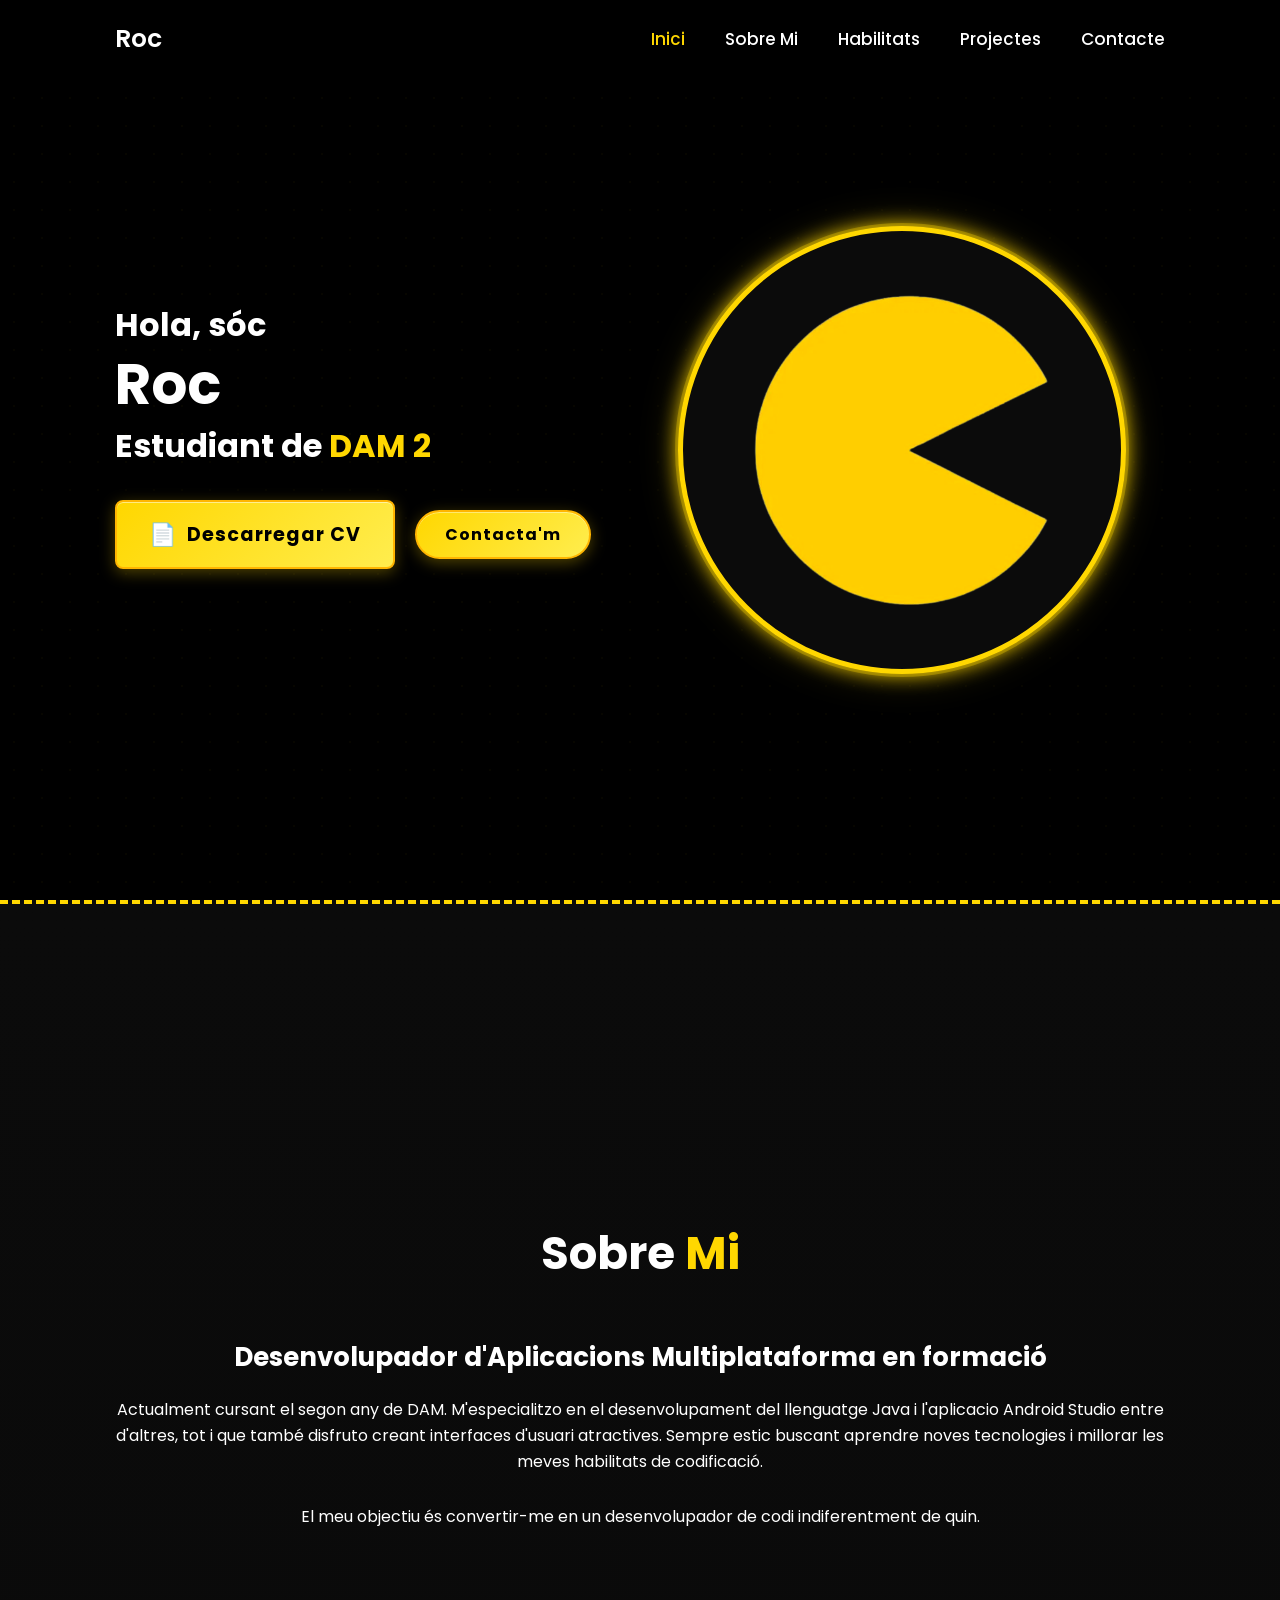
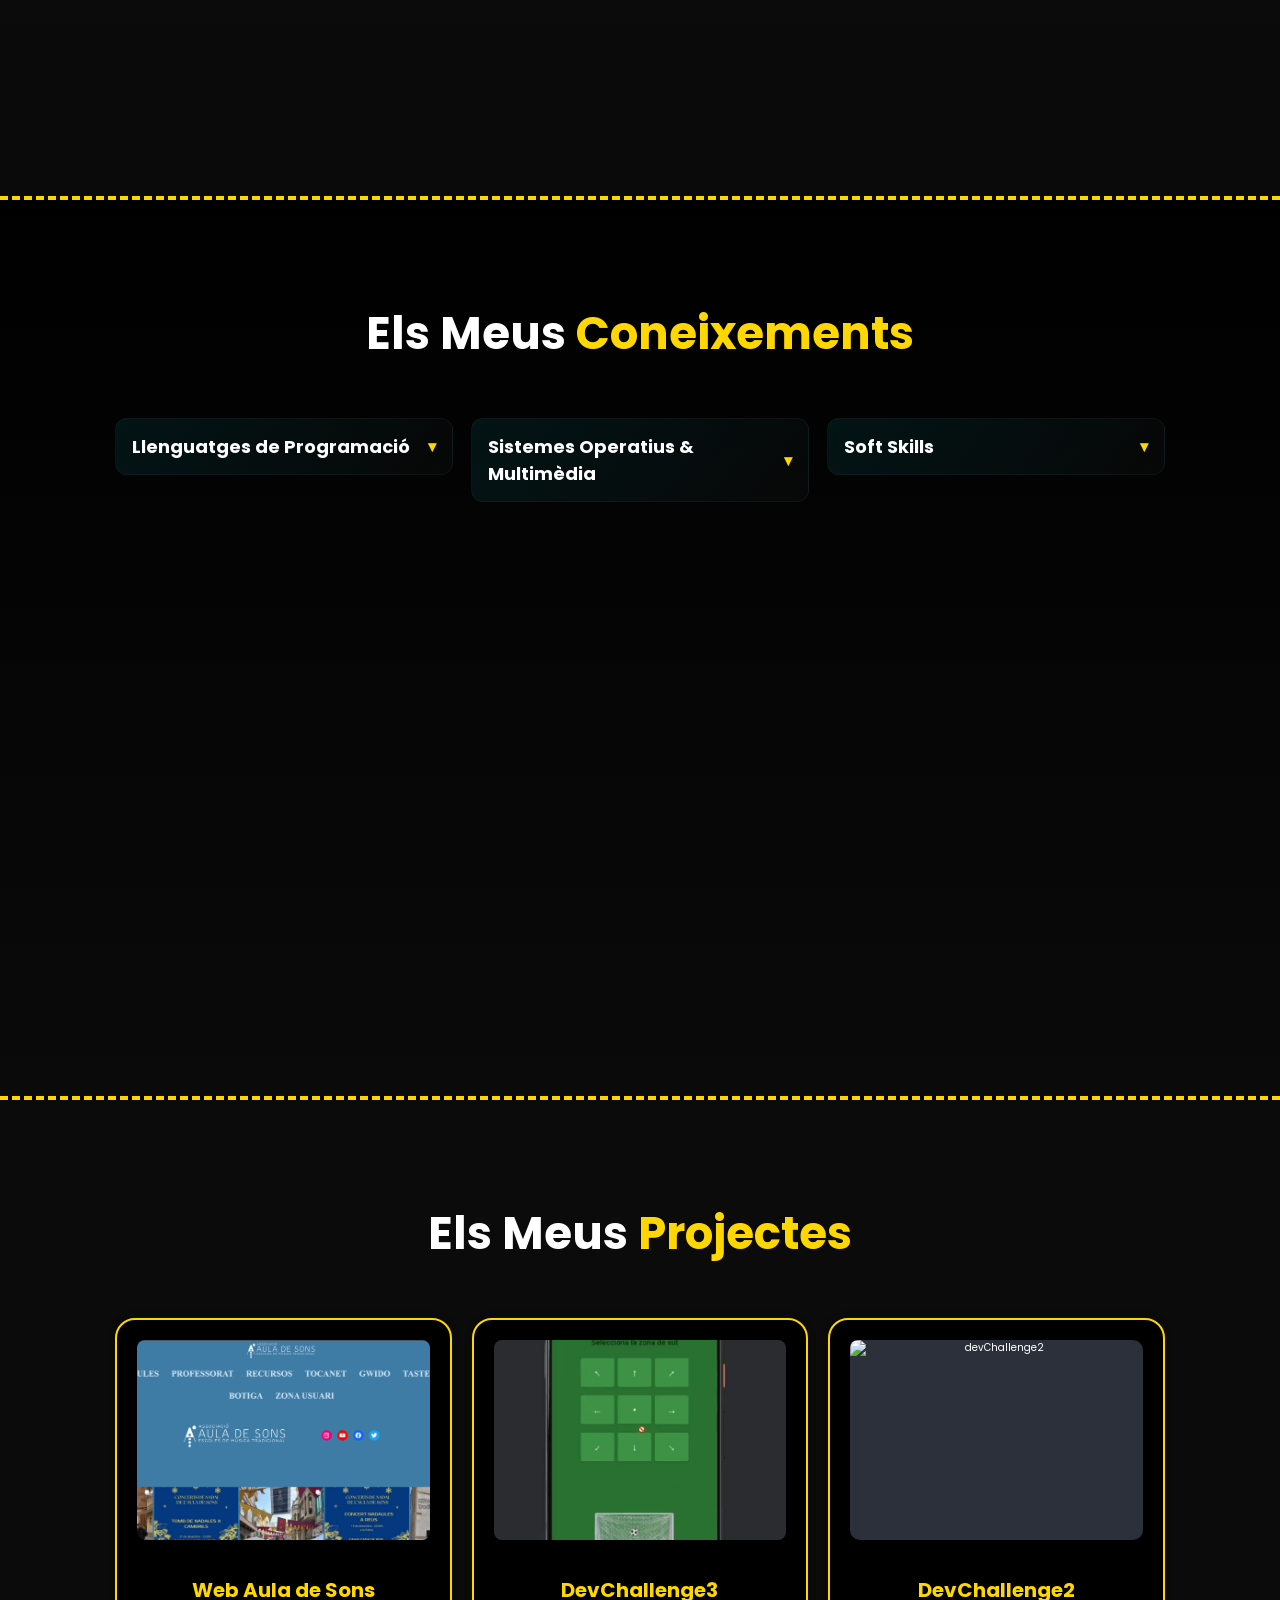
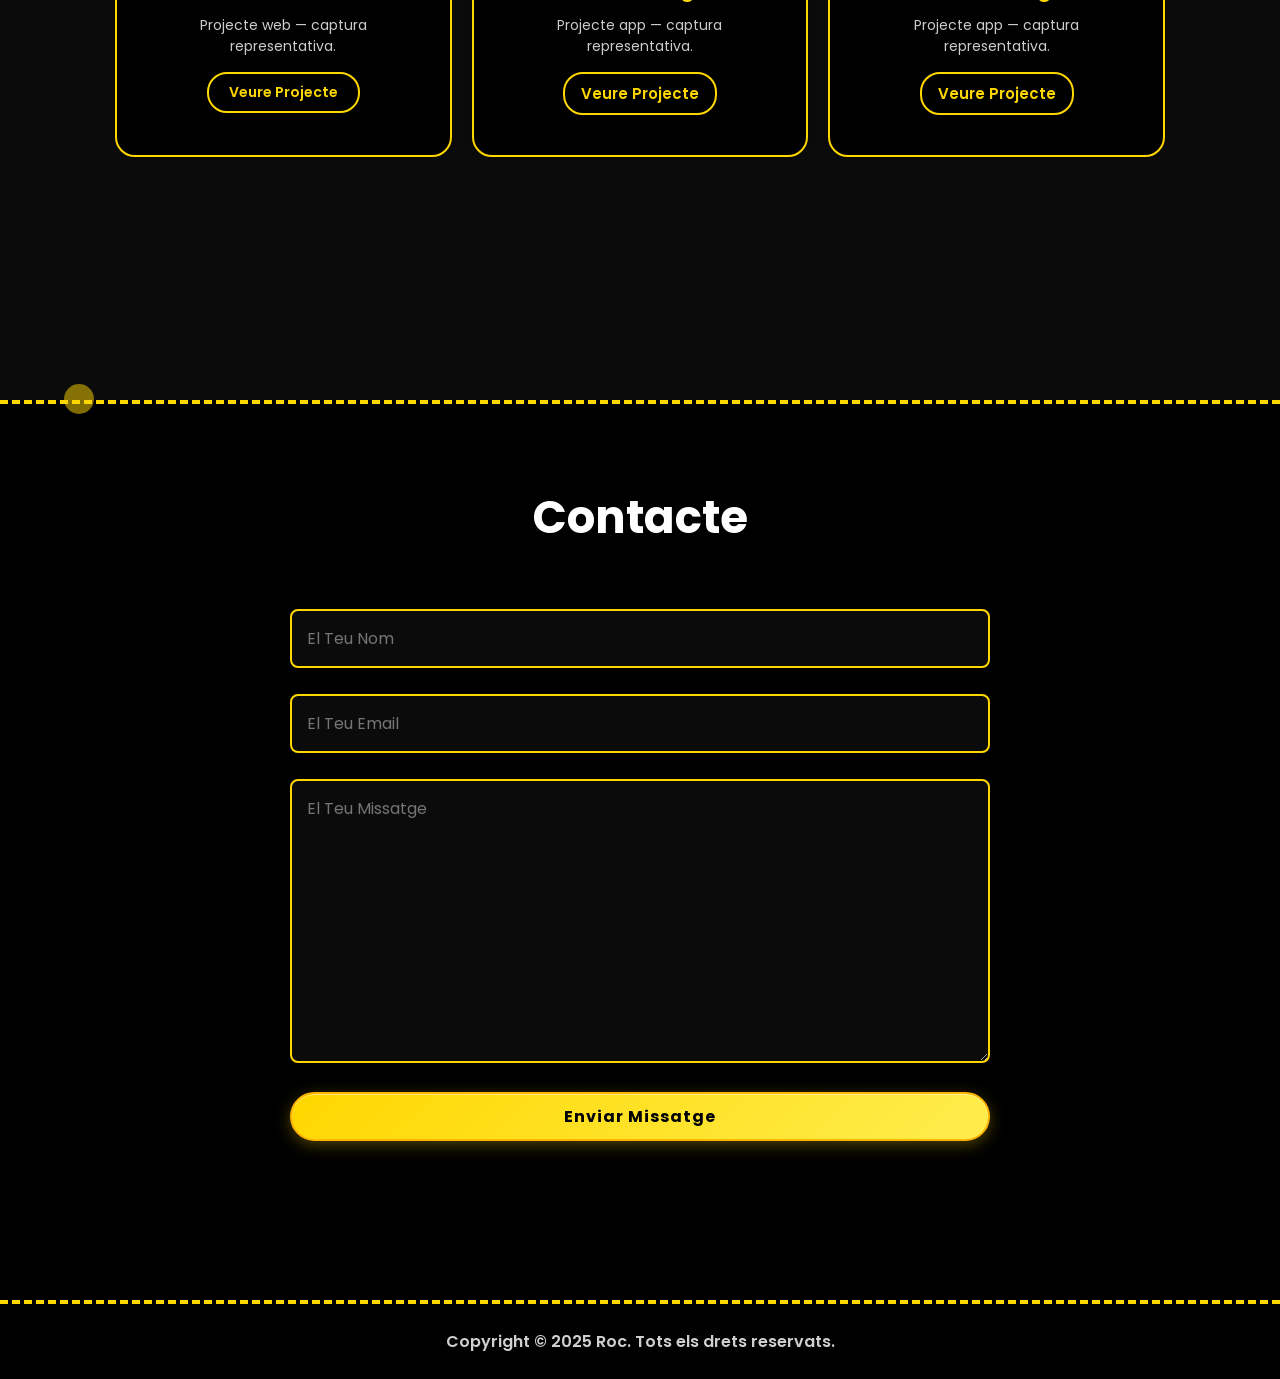
==== index.html @ bd2eb2af "Initial commit - Portafoli Roc" ====
<!DOCTYPE html>
<html lang="ca">
<head>
    <meta charset="UTF-8">
    <meta name="viewport" content="width=device-width, initial-scale=1.0">
    <title>Portafoli | Estudiant DAM 2</title>
    <link rel="stylesheet" href="styles.css">
    <link rel="stylesheet" href="https://cdnjs.cloudflare.com/ajax/libs/font-awesome/6.0.0/css/all.min.css">
    <link href="https://fonts.googleapis.com/css2?family=Poppins:wght@300;400;600;700&display=swap" rel="stylesheet">
</head>
<body>
    <header id="header">
        <nav class="navbar">
            <div class="logo">Roc</div>
            <ul class="nav-links">
                <li><a href="#home">Inici</a></li>
                <li><a href="#about">Sobre Mi</a></li>
                <li><a href="#skills">Habilitats</a></li>
                <li><a href="#projects">Projectes</a></li>
                <li><a href="#contact">Contacte</a></li>
            </ul>
            <div class="hamburger">
                <div class="line"></div>
                <div class="line"></div>
                <div class="line"></div>
            </div>
        </nav>
    </header>

    <section id="home" class="hero">
        <div class="hero-content">
            <h3>Hola, sóc</h3>
            <h1>Roc</h1>
            <h3>Estudiant de <span class="highlight">DAM 2</span></h3>
            <div class="hero-buttons">
                <a class="btn btn-cv-download" href="Currículum_Benach_Ricart_Roc%20(1).pdf" download>
                    <span class="cv-icon">📄</span> Descarregar CV
                </a>
                <a href="#contact" class="btn">Contacta'm</a>
            </div>
        </div>
        <div class="hero-img">
            <!-- Puedes reemplazar esto con tu foto -->
            <div class="img-placeholder">
                <img src="pacman.png" alt="Pac-Man" class="pcman-img">
            </div>
        </div>
    </section>

    <section id="about" class="about">
        <div class="container">
            <h2 class="section-title">Sobre <span>Mi</span></h2>
            <div class="about-content">
                <div class="about-text">
                    <h3>Desenvolupador d'Aplicacions Multiplataforma en formació</h3>
                    <p>Actualment cursant el segon any de DAM. M'especialitzo en el desenvolupament del llenguatge Java i l'aplicacio Android Studio entre d'altres, tot i que també disfruto creant interfaces d'usuari atractives. Sempre estic buscant aprendre noves tecnologies i millorar les meves habilitats de codificació.</p>
                    <p>El meu objectiu és convertir-me en un desenvolupador de codi indiferentment de quin.</p>
                </div>
            </div>
        </div>
    </section>

    <section id="skills" class="skills">
        <div class="container">
            <h2 class="section-title">Els Meus <span>Coneixements</span></h2>
            <div class="skills-container skill-buttons">
                <div class="skill-block">
                    <button class="skill-btn" aria-expanded="false" aria-controls="panel-1">Llenguatges de Programació <span class="arrow">▾</span></button>
                    <div id="panel-1" class="skill-panel" hidden>
                        <ul>
                            <li>Java</li>
                            <li>Python</li>
                            <li>HTML &amp; CSS</li>
                            <li>XML</li>
                            <li>SQL</li>
                            <li>PHP</li>
                            <li>Laravel</li>
                            <li>Visual Basic.NET</li>
                            <li>Git i GitHub</li>
                        </ul>
                    </div>
                </div>

                <div class="skill-block">
                    <button class="skill-btn" aria-expanded="false" aria-controls="panel-2">Sistemes Operatius &amp; Multimèdia <span class="arrow">▾</span></button>
                    <div id="panel-2" class="skill-panel" hidden>
                        <ul>
                            <li>Administració de Windows</li>
                            <li>Administració de GNU/Linux</li>
                            <li>Administració de MacOS</li>
                        </ul>
                        <p>Multimèdia: edició bàsica d'àudio i vídeo, manig d'eines multimèdia.</p>
                    </div>
                </div>

                <div class="skill-block">
                    <button class="skill-btn" aria-expanded="false" aria-controls="panel-3">Soft Skills <span class="arrow">▾</span></button>
                    <div id="panel-3" class="skill-panel" hidden>
                        <ul>
                            <li>Treball en equip</li>
                            <li>Adaptabilitat</li>
                            <li>Empatia</li>
                            <li>Creativitat</li>
                            <li>Tolerància</li>
                            <li>Compromís</li>
                            <li>Responsable</li>
                            <li>Puntual</li>
                            <li>Actiu</li>
                        </ul>
                    </div>
                </div>
            </div>
        </div>
    </section>

    <section id="projects" class="projects">
        <div class="container">
            <h2 class="section-title">Els Meus <span>Projectes</span></h2>
            <div class="projects-container">
                <div class="project-card">
                    <div class="project-img">
                        <img src="webAuladesons.png" alt="webAuladesons">
                    </div>
                    <div class="project-info">
                        <h3>Web Aula de Sons</h3>
                        <p>Projecte web — captura representativa.</p>
                        <a href="https://nova.auladesons.cat" target="_blank" rel="noopener" class="btn-small">Veure Projecte</a>
                    </div>
                </div>
                <div class="project-card">
                    <div class="project-img">
                        <img src="projectePenaltis.png" alt="devChallenge3">
                    </div>
                    <div class="project-info">
                        <h3>DevChallenge3</h3>
                        <p>Projecte app — captura representativa.</p>
                        <button class="btn-small btn-modal" data-modal="modal-devchallenge3">Veure Projecte</button>
                    </div>
                </div>
                <div class="project-card">
                    <div class="project-img">
                        <img src="devChallenge2.png" alt="devChallenge2">
                    </div>
                    <div class="project-info">
                        <h3>DevChallenge2</h3>
                        <p>Projecte app — captura representativa.</p>
                        <button class="btn-small btn-modal" data-modal="modal-devchallenge2">Veure Projecte</button>
                    </div>
                </div>
            </div>
        </div>
    </section>

    <section id="contact" class="contact">
        <div class="container">
            <h2 class="section-title">Contacte</h2>
            <form class="contact-form" action="mailto:roc.benach@insbaixcamp.cat" method="post" enctype="text/plain">
                <input name="name" type="text" placeholder="El Teu Nom" required>
                <input name="email" type="email" placeholder="El Teu Email" required>
                <textarea name="message" placeholder="El Teu Missatge" rows="10" required></textarea>
                <button type="submit" class="btn">Enviar Missatge</button>
            </form>
        </div>
    </section>

    <!-- Modal DevChallenge3 -->
    <div id="modal-devchallenge3" class="modal">
        <div class="modal-content">
            <button class="modal-close">&times;</button>
            <h2>DevChallenge3 - Joc de Penaltis Online</h2>
            <div class="modal-video">
                <a href="https://youtu.be/U1XXX5o1Jpg" target="_blank" rel="noopener" class="btn btn-video-link">🎥 Veure Vídeo a YouTube</a>
            </div>
            <div class="modal-description">
                <h3>Descripció:</h3>
                <p>Joc online de penaltis per rondes on els jugadors alternen entre parar penaltis i xutant a porteria. Desenvolupat amb un servidor que gestiona les connexions en temps real dels jugadors. Cada ronda avalua les habilitats de defensa i atac amb una mecànica dinàmica i competitiva.</p>
            </div>
            <div class="modal-buttons">
                <a href="https://drive.google.com/drive/folders/1QJVXMjxMLcg6o4ATl7kI5YfqRX3swmxL?usp=sharing" target="_blank" rel="noopener" class="btn">Descarregar del Drive</a>
            </div>
        </div>
    </div>

    <!-- Modal DevChallenge2 -->
    <div id="modal-devchallenge2" class="modal">
        <div class="modal-content">
            <button class="modal-close">&times;</button>
            <h2>DevChallenge2 - App Llistes de la Compra</h2>
            <div class="modal-image">
                <img src="devChallenge2.png" alt="DevChallenge2">
            </div>
            <div class="modal-description">
                <h3>Descripció:</h3>
                <p>Aplicació web per crear i gestionar llistes de la compra amb sistema de login. Els usuaris poden compartir les seves llistes amb altres usuaris. Interfície intuïtiva i responsiva per a dispositius mòbils i ordinadors.</p>
                <p><strong>Característiques:</strong></p>
                <ul>
                    <li>Autenticació d'usuaris amb login</li>
                    <li>Crear elements a les llistes</li>
                    <li>Compartir llistes amb altres usuaris</li>
                </ul>
            </div>
            <div class="modal-buttons">
                <a href="https://drive.google.com/drive/folders/13uDkcTOqhlrHbGALZLCefhEvP-kexpsX?usp=sharing" target="_blank" rel="noopener" class="btn">Descarregar del Drive</a>
            </div>
        </div>
    </div>

    <footer>
        <p>Copyright &copy; 2025 Roc. Tots els drets reservats.</p>
    </footer>

    <script src="script.js"></script>
</body>
</html>
---- styles.css ----
:root {
    --bg-color: #000000;
    --second-bg-color: #0b0b0b;
    --text-color: #ffffff;
    --main-color: #ffd700;
    --font-family: 'Poppins', sans-serif;
}

* {
    margin: 0;
    padding: 0;
    box-sizing: border-box;
    text-decoration: none;
    border: none;
    outline: none;
    scroll-behavior: smooth;
    font-family: var(--font-family);
}

body {
    background: var(--bg-color);
    color: var(--text-color);
}

html {
    font-size: 62.5%;
    overflow-x: hidden;
}

/* Header */
.header {
    position: fixed;
    top: 0;
    left: 0;
    width: 100%;
    padding: 2rem 9%;
    background: var(--bg-color);
    display: flex;
    justify-content: space-between;
    align-items: center;
    z-index: 100;
    box-shadow: 0 0 10px rgba(0,0,0,0.3);
}

.navbar {
    display: flex;
    justify-content: space-between;
    align-items: center;
    width: 100%;
    padding: 2rem 9%;
    position: fixed;
    top: 0;
    left: 0;
    background: rgba(0,0,0,0.85);
    backdrop-filter: blur(10px);
    z-index: 1000;
}

.logo {
    font-size: 2.5rem;
    color: var(--text-color);
    font-weight: 600;
    cursor: default;
}

.logo span {
    color: var(--main-color);
}

.nav-links {
    display: flex;
    list-style: none;
}

.nav-links li {
    margin-left: 4rem;
}

.nav-links a {
    font-size: 1.7rem;
    color: var(--text-color);
    font-weight: 500;
    transition: .3s;
}

.nav-links a:hover,
.nav-links a.active {
    color: var(--main-color);
}

.hamburger {
    display: none;
    cursor: pointer;
}

.hamburger .line {
    width: 25px;
    height: 3px;
    background-color: var(--text-color);
    margin: 5px;
    transition: all 0.3s ease;
}

/* Hero Section */
.hero {
    min-height: 100vh;
    display: flex;
    justify-content: center;
    align-items: center;
    padding: 0 9%;
    background: var(--bg-color);
    position: relative;
}

.hero::before {
    content: "";
    position: absolute;
    inset: 0;
    background-image: radial-gradient(circle, rgba(255,215,0,0.95) 1px, transparent 1px);
    background-size: 28px 28px;
    opacity: 0.03;
    pointer-events: none;
}

.hero-content {
    flex: 1;
}

.hero-content h3 {
    font-size: 3.2rem;
    font-weight: 700;
}

.hero-content h3:nth-of-type(2) {
    margin-bottom: 2rem;
}

.hero-content h1 {
    font-size: 5.6rem;
    font-weight: 700;
    line-height: 1.3;
}

span.highlight {
    color: var(--main-color);
}

.hero-content p {
    font-size: 1.6rem;
    margin: 2rem 0 4rem;
}

.hero-buttons {
    display: flex;
    gap: 2rem;
    align-items: center;
    flex-wrap: wrap;
    margin: 3rem 0;
}

.social-icons a {
    display: inline-flex;
    justify-content: center;
    align-items: center;
    width: 4rem;
    height: 4rem;
    background: transparent;
    border: .2rem solid var(--main-color);
    border-radius: 50%;
    font-size: 2rem;
    color: var(--main-color);
    margin: 3rem 1.5rem 3rem 0;
    transition: .5s ease;
}

.social-icons a:hover {
    background: var(--main-color);
    color: var(--second-bg-color);
    box-shadow: 0 0 1rem var(--main-color);
}

.btn {
    display: inline-block;
    padding: 1rem 2.8rem;
    background: linear-gradient(135deg, var(--main-color) 0%, #ffed4e 100%);
    border-radius: 4rem;
    box-shadow: 0 4px 15px rgba(255,215,0,0.3), inset 0 1px 0 rgba(255,255,255,0.4);
    font-size: 1.6rem;
    color: #000;
    letter-spacing: .1rem;
    font-weight: 700;
    transition: all .3s ease;
    border: 2px solid #ffb500;
    position: relative;
    overflow: hidden;
}

.btn::before {
    content: "";
    position: absolute;
    top: 0;
    left: -100%;
    width: 100%;
    height: 100%;
    background: linear-gradient(90deg, transparent, rgba(255,255,255,0.3), transparent);
    transition: left 0.5s ease;
}

.btn:hover {
    transform: translateY(-3px);
    box-shadow: 0 8px 25px rgba(255,215,0,0.5), inset 0 1px 0 rgba(255,255,255,0.6);
}

.btn:hover::before {
    left: 100%;
}

.hero-img {
    flex: 1;
    display: flex;
    justify-content: center;
    align-items: center;
}

.img-placeholder {
    width: 35vw;
    height: 35vw;
    background: var(--second-bg-color);
    border-radius: 50%;
    display: flex;
    justify-content: center;
    align-items: center;
    border: .5rem solid var(--main-color);
    box-shadow: 0 0 2rem var(--main-color), 
                0 0 4rem rgba(255,215,0,0.2);
    position: relative;
}

.img-placeholder::before {
    content: "";
    position: absolute;
    inset: -8px;
    border: 3px solid var(--main-color);
    border-radius: 50%;
    opacity: 0.3;
    animation: ghostPulse 2s ease-in-out infinite;
}

@keyframes ghostPulse {
    0%, 100% { transform: scale(1); opacity: 0.3; }
    50% { transform: scale(1.1); opacity: 0.1; }
}

.img-placeholder img {
    width: 68%;
    height: auto;
    display: block;
    filter: saturate(1.05) contrast(1.02);
}

@keyframes floatImage {
    0% { transform: translateY(0); }
    50% { transform: translateY(-2.4rem); }
    100% { transform: translateY(0); }
}

@keyframes titlePulse {
    0%, 100% { 
        text-shadow: 0 0 30px rgba(255,215,0,0.3);
        transform: scale(1);
    }
    50% { 
        text-shadow: 0 0 50px rgba(255,215,0,0.5);
        transform: scale(1.02);
    }
}

/* Sections General */
section {
    min-height: 100vh;
    padding: 10rem 9% 2rem;
}

.section-title {
    text-align: center;
    font-size: 4.5rem;
    margin-bottom: 5rem;
}

.section-title span {
    color: var(--main-color);
}

/* About Section - Pac-Man styled */
.about {
    background: linear-gradient(180deg, var(--second-bg-color) 0%, #0a0a0a 100%);
    display: flex;
    justify-content: center;
    align-items: center;
    border-bottom: 4px dashed var(--main-color);
    border-top: 4px dashed var(--main-color);
}

.about-content {
    text-align: center;
}

.about-text h3 {
    font-size: 2.6rem;
    margin-bottom: 2rem;
}

.about-text p {
    font-size: 1.6rem;
    margin: 2rem 0 3rem;
    line-height: 1.6;
}

/* Skills Section */
.skills {
    background: linear-gradient(180deg, var(--bg-color) 0%, #0a0a0a 100%);
    border-bottom: 4px dashed var(--main-color);
}

.skills-container {
    display: grid;
    grid-template-columns: repeat(auto-fit, minmax(250px, 1fr));
    gap: 2.5rem;
}

.skill-card {
    background: var(--second-bg-color);
    padding: 3rem 2rem;
    border-radius: 2rem;
    text-align: center;
    border: .2rem solid var(--bg-color);
    transition: .5s ease;
}

.skill-card:hover {
    border-color: var(--main-color);
    transform: scale(1.02);
}

.skill-card i {
    font-size: 5rem;
    color: var(--main-color);
    margin-bottom: 1.5rem;
}

.skill-card h3 {
    font-size: 2.4rem;
    margin-bottom: 1rem;
}

.skill-card p {
    font-size: 1.4rem;
}

/* Skill dropdowns (desplegables) */
.skill-dropdown {
    background: var(--second-bg-color);
    padding: 1.2rem;
    border-radius: 1.2rem;
    border: .2rem solid var(--bg-color);
    transition: .35s ease;
}

.skill-dropdown[open] {
    box-shadow: 0 0 1.5rem rgba(14,238,255,0.08);
    transform: translateY(-4px);
    border-color: var(--main-color);
}

.skill-dropdown summary {
    list-style: none;
    cursor: pointer;
    display: flex;
    align-items: center;
    justify-content: space-between;
    font-size: 1.9rem;
    font-weight: 600;
    color: var(--text-color);
    padding: .8rem 1.2rem;
}

.skill-dropdown summary::-webkit-details-marker {
    display: none;
}

.skill-dropdown summary:after {
    content: "▾";
    font-size: 1.6rem;
    color: var(--main-color);
    transition: transform .25s ease;
}

.skill-dropdown[open] summary:after {
    transform: rotate(180deg);
}

.dropdown-content {
    padding: .8rem 1.2rem 1.4rem;
    color: #cfd8dc;
    border-top: .1rem solid rgba(0,0,0,0.06);
}

.dropdown-content ul {
    margin-left: 1.2rem;
    list-style: disc;
    font-size: 1.5rem;
}

.skills-container {
    display: grid;
    grid-template-columns: repeat(auto-fit, minmax(260px, 1fr));
    gap: 1.8rem;
}

/* New button-style skill blocks */
.skill-buttons .skill-block {
    background: transparent;
}

.skill-btn {
    width: 100%;
    text-align: left;
    padding: 1.4rem 1.6rem;
    font-size: 1.8rem;
    font-weight: 700;
    color: var(--text-color);
    background: linear-gradient(135deg, rgba(14,238,255,0.08), rgba(255,255,255,0.02));
    border: .15rem solid rgba(255,255,255,0.04);
    border-radius: 1.2rem;
    cursor: pointer;
    display: flex;
    justify-content: space-between;
    align-items: center;
    gap: 1rem;
    transition: all .25s ease;
}

.skill-btn:hover {
    transform: translateY(-4px);
    box-shadow: 0 8px 24px rgba(0,0,0,0.35);
    border-color: rgba(14,238,255,0.18);
}

.skill-btn .arrow {
    color: var(--main-color);
    font-size: 1.6rem;
    transition: transform .25s ease;
}

.skill-btn[aria-expanded="true"] .arrow {
    transform: rotate(180deg);
}

.skill-panel {
    margin-top: .8rem;
    background: var(--second-bg-color);
    border-radius: .8rem;
    padding: 1.2rem 1.4rem;
    color: #cfd8dc;
    border: .1rem solid rgba(0,0,0,0.06);
    max-height: 0;
    overflow: hidden;
    transition: max-height .35s ease, padding .25s ease;
}

.skill-panel.open {
    max-height: 400px;
    padding: 1.2rem 1.4rem 1.6rem;
}

.skill-panel ul {
    list-style: disc;
    margin-left: 1.8rem;
    font-size: 1.8rem;
    line-height: 2.2rem;
}

.skill-panel li {
    margin-bottom: 0.8rem;
    color: #f0f0f0;
    font-weight: 500;
}

.skill-panel p {
    font-size: 1.7rem;
    line-height: 1.8;
    margin-top: 1.5rem;
    color: #e8e8e8;
    font-weight: 500;
}

/* CV button styling - Pac-Man style */
.btn-cv-download {
    display: inline-flex;
    align-items: center;
    gap: 1rem;
    padding: 1.6rem 3.2rem;
    background: linear-gradient(135deg, #ffd700 0%, #ffed4e 100%);
    color: #000;
    border-radius: 0.8rem;
    font-weight: 700;
    font-size: 1.9rem;
    text-decoration: none;
    box-shadow: 0 4px 15px rgba(255,215,0,0.3), inset 0 1px 0 rgba(255,255,255,0.5);
    border: 2px solid #ffb500;
    transition: all 0.3s ease;
    position: relative;
    overflow: hidden;
}

.btn-cv-download::before {
    content: "";
    position: absolute;
    top: 0;
    left: -100%;
    width: 100%;
    height: 100%;
    background: linear-gradient(90deg, transparent, rgba(255,255,255,0.3), transparent);
    transition: left 0.5s ease;
}

.btn-cv-download:hover {
    transform: translateY(-3px);
    box-shadow: 0 8px 25px rgba(255,215,0,0.5), inset 0 1px 0 rgba(255,255,255,0.7);
}

.btn-cv-download:hover::before {
    left: 100%;
}

.cv-icon {
    font-size: 2.2rem;
    display: inline-block;
    animation: pacman-blink 0.6s infinite;
}

@keyframes pacman-blink {
    0%, 49%, 100% { opacity: 1; }
    50%, 99% { opacity: 0.6; }
}

/* Contact section - Pac-Man themed */
.contact {
    background: linear-gradient(180deg, var(--bg-color) 0%, #1a1a1a 100%);
    padding: 8rem 9% 6rem;
    position: relative;
    border-top: 4px dashed var(--main-color);
}

.contact::before {
    content: "";
    position: absolute;
    top: -20px;
    left: 5%;
    width: 30px;
    height: 30px;
    background: var(--main-color);
    border-radius: 50%;
    opacity: 0.5;
    animation: pellet-bounce 1.5s infinite;
}

@keyframes pellet-bounce {
    0%, 100% { transform: translateY(0); }
    50% { transform: translateY(-10px); }
}

.contact-form {
    max-width: 700px;
    margin: 2rem auto;
    display: grid;
    gap: 1.2rem;
}

.contact-form input,
.contact-form textarea {
    padding: 1.2rem;
    border-radius: .8rem;
    background: #0f0f0f;
    color: var(--text-color);
    border: 2px solid var(--main-color);
    font-size: 1.6rem;
    font-family: var(--font-family);
    transition: all 0.3s ease;
}

.contact-form input:focus,
.contact-form textarea:focus {
    outline: none;
    box-shadow: 0 0 15px rgba(255,215,0,0.2);
    border-color: #ffed4e;
}

.contact-form button {
    margin-top: 1rem;
}

.container {
    max-width: 1200px;
    margin: 0 auto;
}

/* Projects Section */
.projects {
    background: linear-gradient(180deg, var(--second-bg-color) 0%, #0b0b0b 100%);
}

.project-card {
    background: linear-gradient(135deg, #1a1a1a 0%, #0f0f0f 100%);
    border: 2px solid var(--main-color);
    border-radius: 1.2rem;
    overflow: hidden;
    transition: all 0.3s ease;
    box-shadow: 0 4px 15px rgba(255,215,0,0.1);
}

.project-card:hover {
    transform: translateY(-8px);
    box-shadow: 0 12px 30px rgba(255,215,0,0.25);
    border-color: #ffed4e;
}

.project-info {
    padding: 2rem;
    text-align: center;
}

.project-info h3 {
    color: var(--main-color);
    font-size: 2rem;
    margin-bottom: 1rem;
}

.project-info p {
    color: #cfcfcf;
    font-size: 1.4rem;
    margin-bottom: 1.5rem;
}
.projects {
    background: var(--second-bg-color);
}

.projects-container {
    display: grid;
    grid-template-columns: repeat(auto-fit, minmax(300px, 1fr));
    gap: 2rem;
}

.project-card {
    background: var(--bg-color);
    border-radius: 2rem;
    overflow: hidden;
    display: flex;
    flex-direction: column;
    align-items: center;
    padding: 2rem;
    text-align: center;
    box-shadow: 0 0 1rem rgba(0,0,0,0.1);
    transition: .5s ease;
}

.project-card:hover {
    transform: translateY(-10px);
    box-shadow: 0 0 2rem var(--main-color);
}

.project-img {
    width: 100%;
    height: 200px;
    background: #2b303b;
    border-radius: 1rem;
    display: flex;
    justify-content: center;
    align-items: center;
    margin-bottom: 1.5rem;
}

.project-img img {
    width: 100%;
    height: 100%;
    object-fit: cover;
    display: block;
    border-radius: .8rem;
}

.project-img i {
    font-size: 6rem;
    color: var(--text-color);
}

.project-info h3 {
    font-size: 2rem;
    margin-bottom: 1rem;
}

.project-info p {
    font-size: 1.4rem;
    margin-bottom: 1.5rem;
    color: #ccc;
}

.btn-small {
    display: inline-block;
    padding: 0.8rem 2rem;
    background: transparent;
    border: .2rem solid var(--main-color);
    border-radius: 2rem;
    font-size: 1.4rem;
    color: var(--main-color);
    font-weight: 600;
    transition: .3s;
}

.btn-small:hover {
    background: var(--main-color);
    color: var(--bg-color);
}

/* Contact Section */
.contact {
    background: var(--bg-color);
}

.contact-form {
    max-width: 70rem;
    margin: 1rem auto;
    text-align: center;
    margin-bottom: 3rem;
}

.contact-form input,
.contact-form textarea {
    width: 100%;
    padding: 1.5rem;
    font-size: 1.6rem;
    color: var(--text-color);
    background: var(--second-bg-color);
    border-radius: .8rem;
    margin: .7rem 0;
}

.contact-form input:focus,
.contact-form textarea:focus {
    border: .2rem solid var(--main-color);
}

/* Footer */
footer {
    display: flex;
    justify-content: center;
    align-items: center;
    padding: 2rem 9%;
    background: var(--second-bg-color);
}

footer p {
    font-size: 1.6rem;
}

/* Responsive Design */
@media (max-width: 991px) {
    html {
        font-size: 55%;
    }
    
    .hero {
        flex-direction: column-reverse;
        padding-top: 10rem;
    }

    .hero-img {
        margin-bottom: 4rem;
    }
    
    .img-placeholder {
        width: 50vw;
        height: 50vw;
    }
}

@media (max-width: 768px) {
    .hamburger {
        display: block;
    }

    .nav-links {
        position: absolute;
        top: 100%;
        left: 0;
        width: 100%;
        padding: 1rem 3%;
        background: var(--bg-color);
        border-top: .1rem solid rgba(0,0,0,.2);
        box-shadow: 0 .5rem 1rem rgba(0,0,0,.2);
        display: none;
        flex-direction: column;
    }

    .nav-links.active {
        display: flex;
    }

    .nav-links li {
        margin: 1rem 0;
    }
}

footer {
    background: transparent;
    color: #cfcfcf;
    padding: 2.5rem 9%;
    text-align: center;
    border-top: 4px dashed var(--main-color);
    font-weight: 600;
}

/* Modal styles */
.modal {
    display: none;
    position: fixed;
    z-index: 2000;
    left: 0;
    top: 0;
    width: 100%;
    height: 100%;
    background-color: rgba(0, 0, 0, 0.8);
    animation: fadeIn 0.3s ease;
}

.modal.active {
    display: flex;
    justify-content: center;
    align-items: center;
    padding: 2rem;
}

@keyframes fadeIn {
    from { opacity: 0; }
    to { opacity: 1; }
}

.modal-content {
    background: linear-gradient(135deg, #0b0b0b 0%, #1a1a1a 100%);
    border: 3px solid var(--main-color);
    border-radius: 1.5rem;
    padding: 3rem;
    max-width: 800px;
    width: 100%;
    max-height: 90vh;
    overflow-y: auto;
    position: relative;
    box-shadow: 0 0 3rem rgba(255,215,0,0.3);
    animation: slideIn 0.3s ease;
}

@keyframes slideIn {
    from {
        opacity: 0;
        transform: translateY(-50px);
    }
    to {
        opacity: 1;
        transform: translateY(0);
    }
}

.modal-close {
    position: absolute;
    right: 1.5rem;
    top: 1.5rem;
    background: var(--main-color);
    border: none;
    color: #000;
    font-size: 2.5rem;
    cursor: pointer;
    border-radius: 50%;
    width: 4rem;
    height: 4rem;
    display: flex;
    align-items: center;
    justify-content: center;
    transition: all 0.3s ease;
    font-weight: bold;
}

.modal-close:hover {
    background: #ffed4e;
    transform: scale(1.1);
}

.modal-content h2 {
    color: var(--main-color);
    font-size: 2.2rem;
    margin-bottom: 2rem;
    text-align: center;
}

.modal-video {
    margin: 2rem 0;
    border-radius: 1rem;
    overflow: hidden;
    border: 2px solid var(--main-color);
    padding: 2rem;
    text-align: center;
    background: rgba(255,215,0,0.05);
}

.btn-video-link {
    display: inline-block;
    padding: 1.2rem 2rem;
    font-size: 1.6rem;
}

.modal-image {
    margin: 2rem 0;
    border-radius: 1rem;
    overflow: hidden;
    border: 2px solid var(--main-color);
}

.modal-image img {
    display: block;
    width: 100%;
    height: auto;
}

.modal-description {
    color: #e0e0e0;
    font-size: 1.5rem;
    line-height: 1.8;
    margin: 2rem 0;
}

.modal-description h3 {
    color: var(--main-color);
    font-size: 1.8rem;
    margin-top: 1.5rem;
    margin-bottom: 1rem;
}

.modal-description ul {
    margin-left: 2rem;
    margin-top: 1rem;
}

.modal-description li {
    margin: 0.8rem 0;
    list-style: disc;
}

.modal-buttons {
    display: flex;
    gap: 1rem;
    margin-top: 2rem;
    justify-content: center;
}

.btn-modal {
    background: transparent;
    border: 2px solid var(--main-color);
    color: var(--main-color);
    cursor: pointer;
    padding: .8rem 1.6rem;
    font-size: 1.5rem;
}

.btn-modal:hover {
    background: var(--main-color);
    color: #000;
    transform: scale(1.05);
}

@media (max-width: 768px) {
    .modal-content {
        padding: 2rem;
        margin: 1rem;
    }

    .modal-content h2 {
        font-size: 1.8rem;
    }

    .modal-description {
        font-size: 1.4rem;
    }

    .modal-close {
        width: 3rem;
        height: 3rem;
        font-size: 2rem;
        right: 1rem;
        top: 1rem;
    }
}
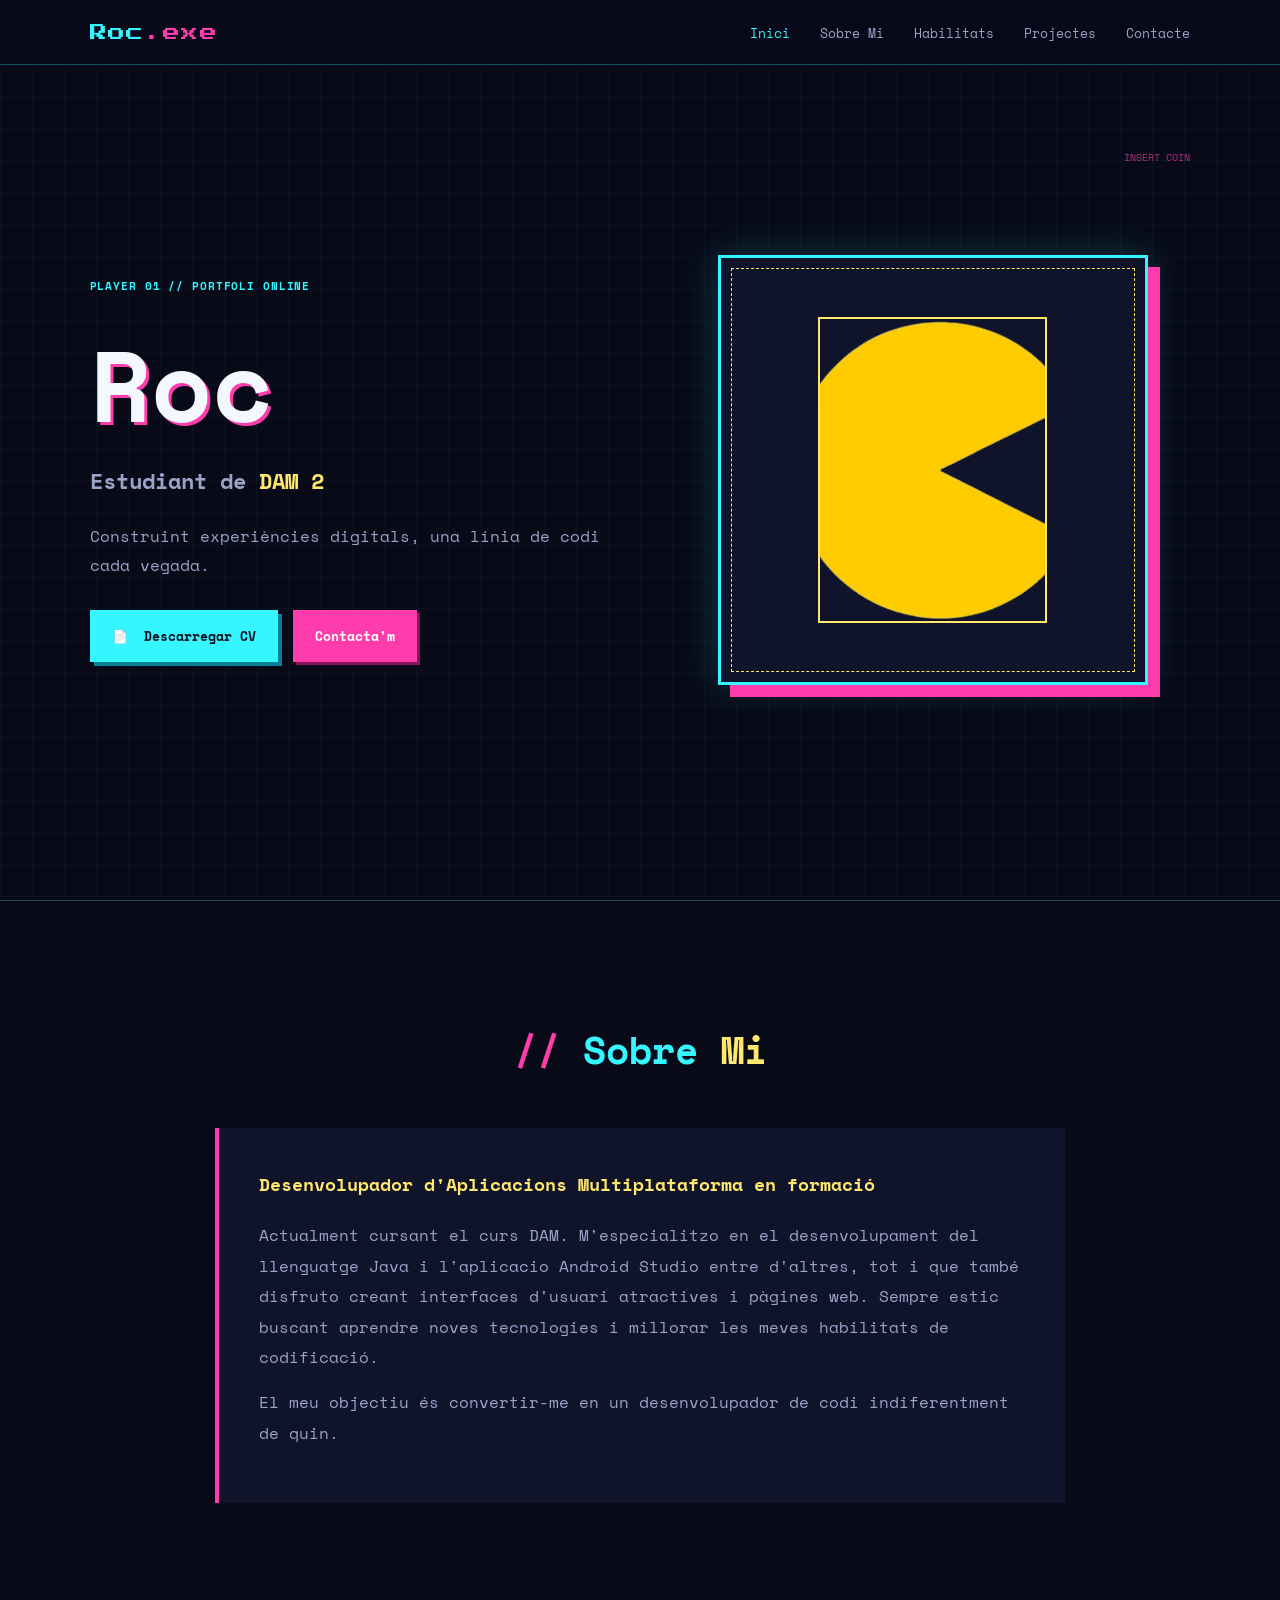
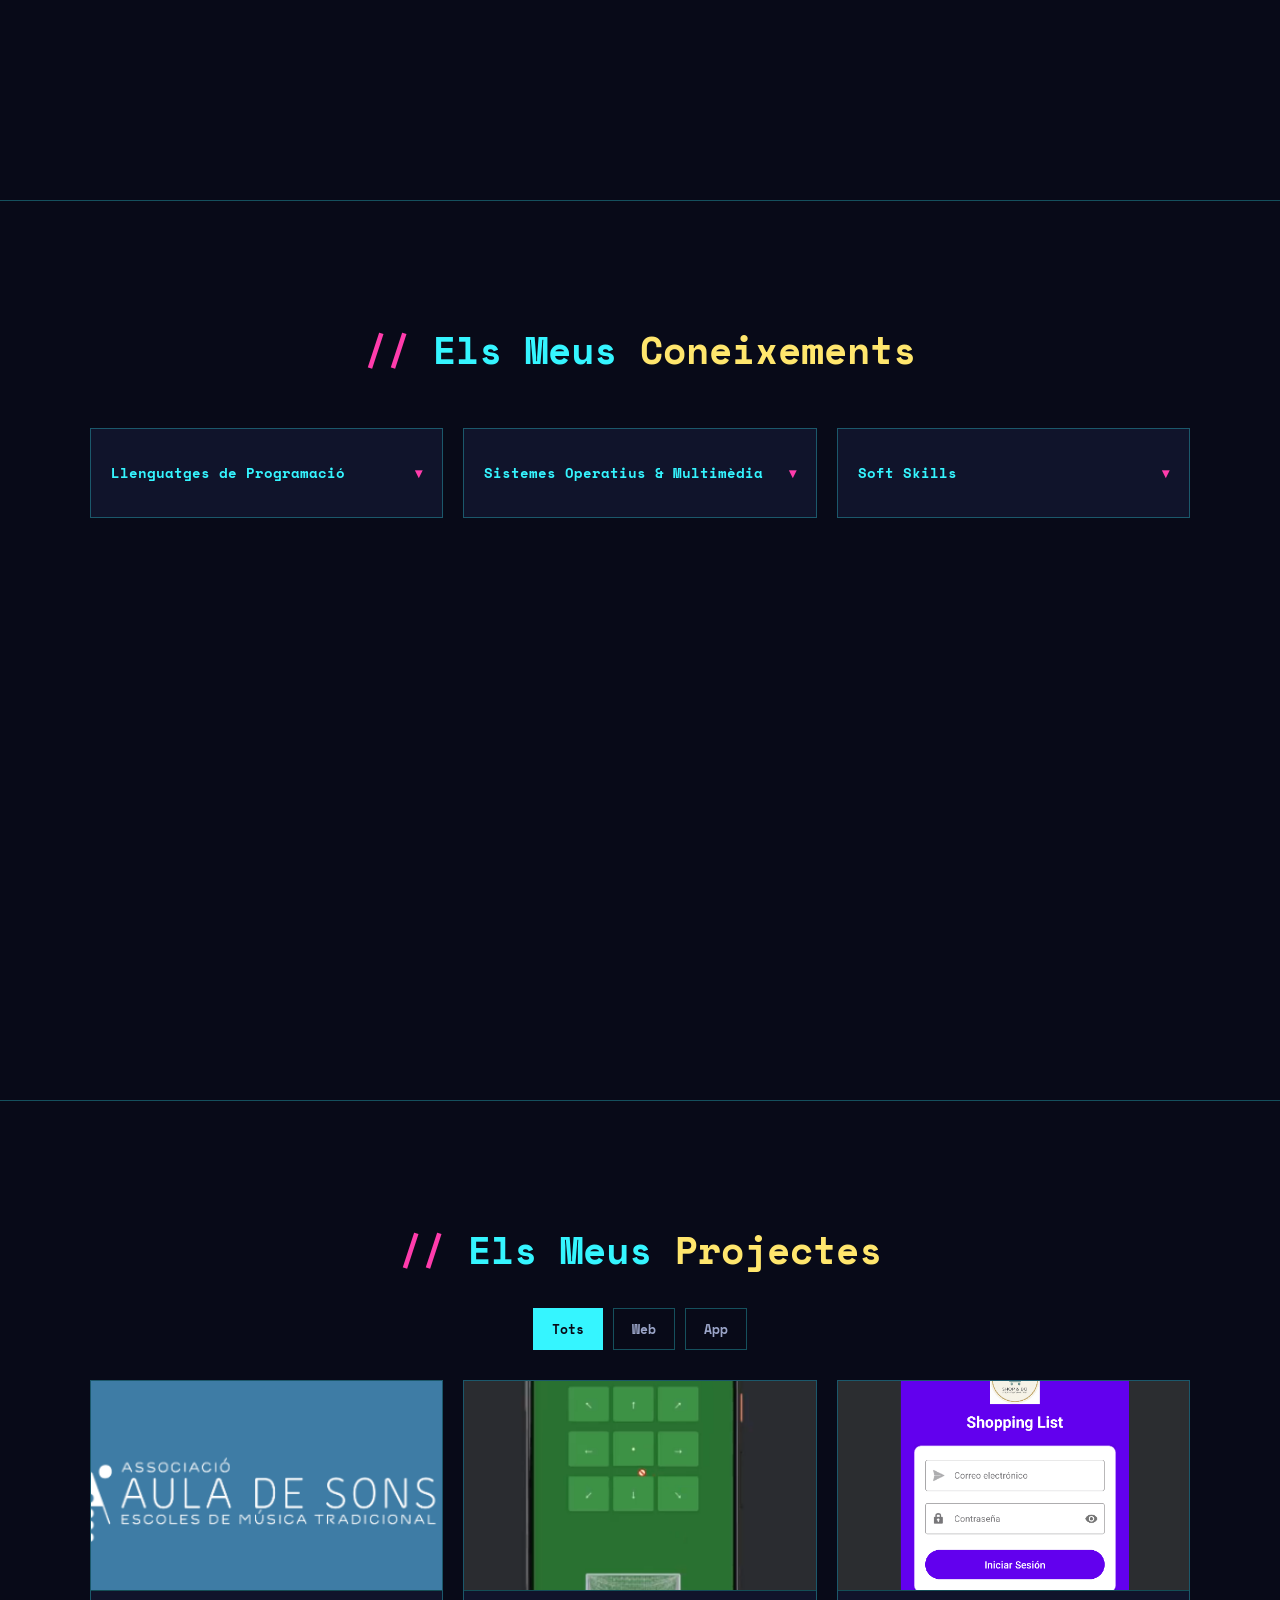
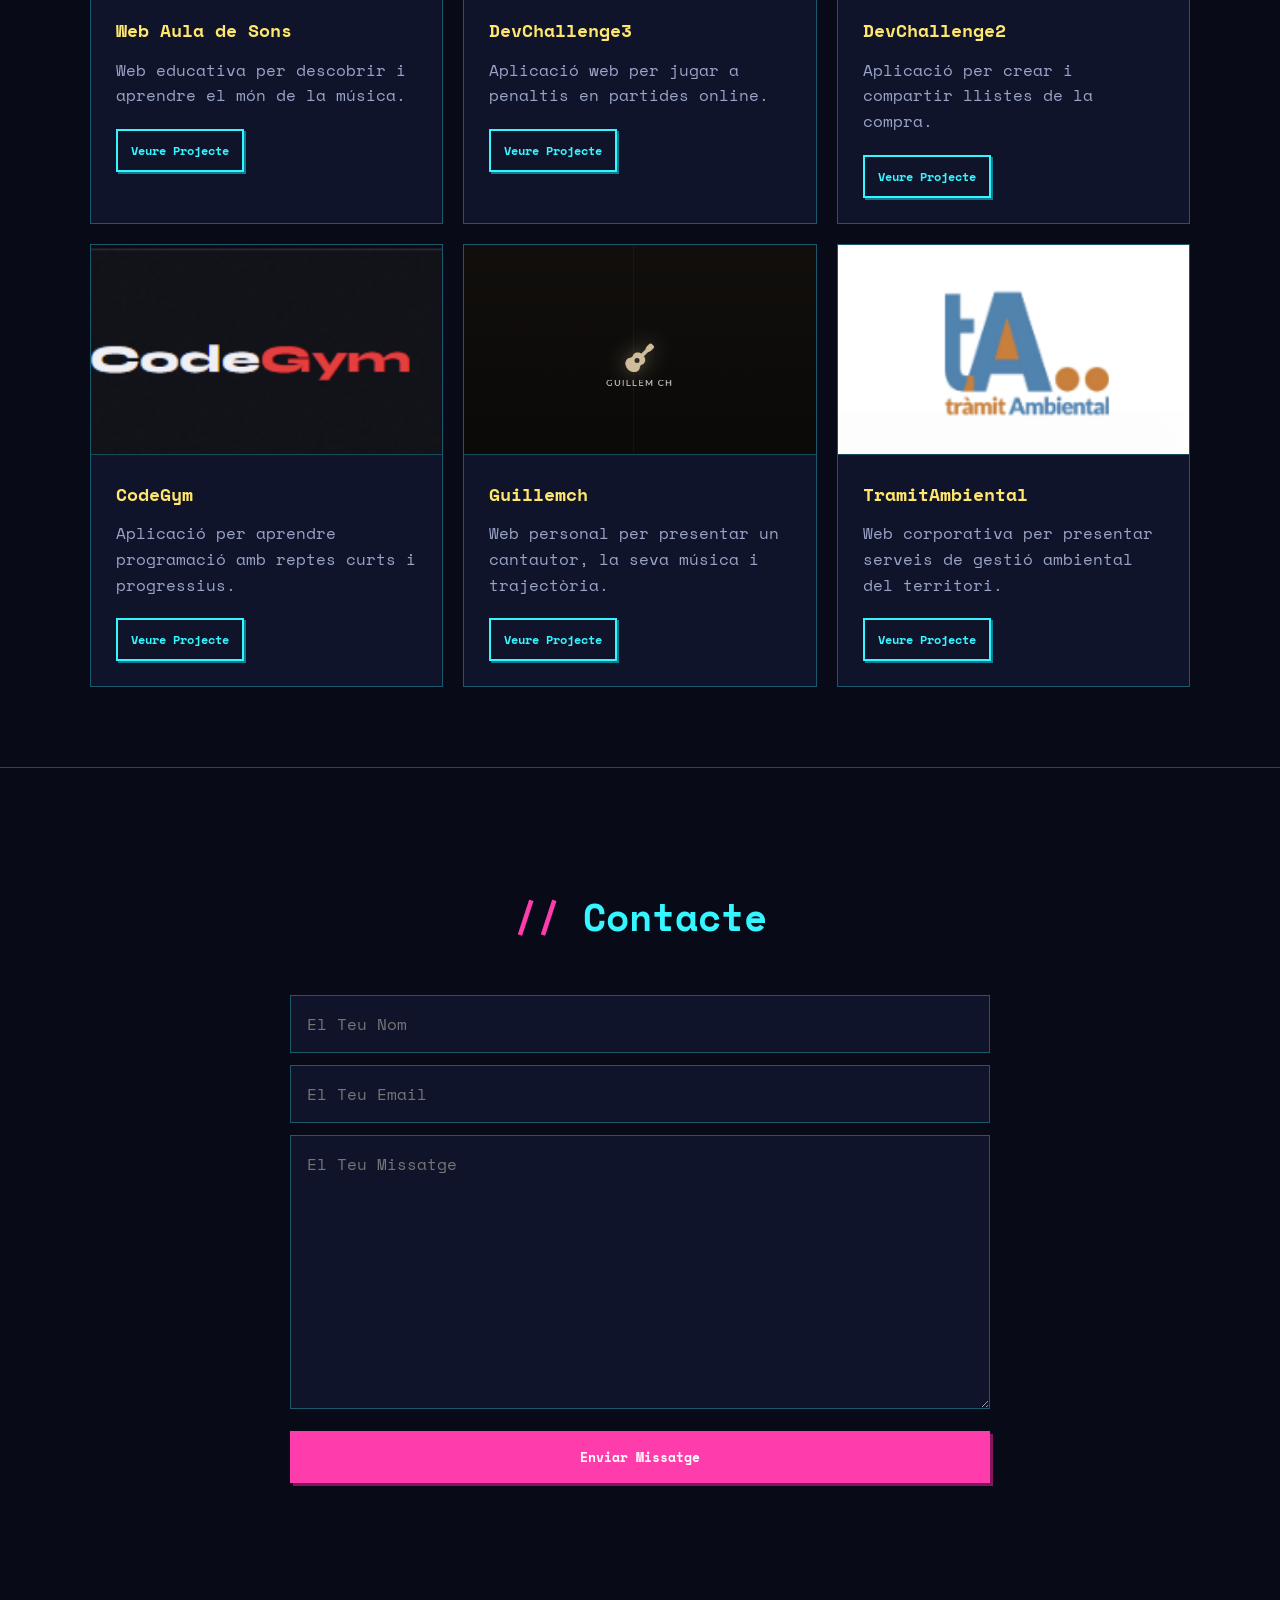
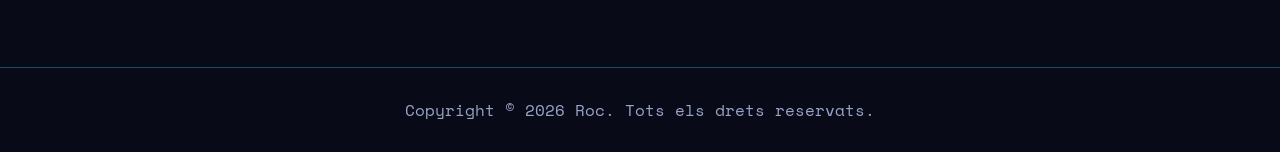
==== commit 5c05c4fc: "Pujar portafoli" ====
--- a/index.html
+++ b/index.html
@@ -3,15 +3,15 @@
 <head>
     <meta charset="UTF-8">
     <meta name="viewport" content="width=device-width, initial-scale=1.0">
-    <title>Portafoli | Estudiant DAM 2</title>
+    <title>Roc.exe | Portafoli DAM 2</title>
     <link rel="stylesheet" href="styles.css">
     <link rel="stylesheet" href="https://cdnjs.cloudflare.com/ajax/libs/font-awesome/6.0.0/css/all.min.css">
-    <link href="https://fonts.googleapis.com/css2?family=Poppins:wght@300;400;600;700&display=swap" rel="stylesheet">
+    <link href="https://fonts.googleapis.com/css2?family=Press+Start+2P&family=Space+Mono:wght@400;700&display=swap" rel="stylesheet">
 </head>
 <body>
     <header id="header">
         <nav class="navbar">
-            <div class="logo">Roc</div>
+            <div class="logo">Roc<span>.exe</span></div>
             <ul class="nav-links">
                 <li><a href="#home">Inici</a></li>
                 <li><a href="#about">Sobre Mi</a></li>
@@ -29,20 +29,20 @@
 
     <section id="home" class="hero">
         <div class="hero-content">
-            <h3>Hola, sóc</h3>
+            <p class="eyebrow">PLAYER 01 // PORTFOLI ONLINE</p>
             <h1>Roc</h1>
             <h3>Estudiant de <span class="highlight">DAM 2</span></h3>
+            <p class="hero-copy">Construint experiències digitals, una línia de codi cada vegada.</p>
             <div class="hero-buttons">
-                <a class="btn btn-cv-download" href="Currículum_Benach_Ricart_Roc%20(1).pdf" download>
+                <a class="btn btn-cv-download" href="cv_benach_ricart_roc.pdf" download>
                     <span class="cv-icon">📄</span> Descarregar CV
                 </a>
                 <a href="#contact" class="btn">Contacta'm</a>
             </div>
         </div>
         <div class="hero-img">
-            <!-- Puedes reemplazar esto con tu foto -->
             <div class="img-placeholder">
-                <img src="pacman.png" alt="Pac-Man" class="pcman-img">
+                <img src="Imatges/foto-roc.jpg" alt="Foto de Roc" class="profile-img" onerror="this.src='Imatges/pacman.png'; this.alt='Afegeix la teva foto a Imatges/foto-roc.jpg';">
             </div>
         </div>
     </section>
@@ -53,7 +53,7 @@
             <div class="about-content">
                 <div class="about-text">
                     <h3>Desenvolupador d'Aplicacions Multiplataforma en formació</h3>
-                    <p>Actualment cursant el segon any de DAM. M'especialitzo en el desenvolupament del llenguatge Java i l'aplicacio Android Studio entre d'altres, tot i que també disfruto creant interfaces d'usuari atractives. Sempre estic buscant aprendre noves tecnologies i millorar les meves habilitats de codificació.</p>
+                    <p>Actualment cursant el curs DAM. M'especialitzo en el desenvolupament del llenguatge Java i l'aplicacio Android Studio entre d'altres, tot i que també disfruto creant interfaces d'usuari atractives i pàgines web. Sempre estic buscant aprendre noves tecnologies i millorar les meves habilitats de codificació.</p>
                     <p>El meu objectiu és convertir-me en un desenvolupador de codi indiferentment de quin.</p>
                 </div>
             </div>
@@ -116,35 +116,70 @@
     <section id="projects" class="projects">
         <div class="container">
             <h2 class="section-title">Els Meus <span>Projectes</span></h2>
+            <div class="project-filters" role="group" aria-label="Filtrar projectes">
+                <button class="filter-btn active" type="button" data-filter="all">Tots</button>
+                <button class="filter-btn" type="button" data-filter="web">Web</button>
+                <button class="filter-btn" type="button" data-filter="app">App</button>
+            </div>
             <div class="projects-container">
-                <div class="project-card">
-                    <div class="project-img">
-                        <img src="webAuladesons.png" alt="webAuladesons">
+                <div class="project-card" data-category="web">
+                    <div class="project-img">
+                        <img src="Imatges/webauladesons.png" alt="Web Aula de Sons">
                     </div>
                     <div class="project-info">
                         <h3>Web Aula de Sons</h3>
-                        <p>Projecte web — captura representativa.</p>
+                        <p>Web educativa per descobrir i aprendre el món de la música.</p>
                         <a href="https://nova.auladesons.cat" target="_blank" rel="noopener" class="btn-small">Veure Projecte</a>
                     </div>
                 </div>
-                <div class="project-card">
-                    <div class="project-img">
-                        <img src="projectePenaltis.png" alt="devChallenge3">
+                <div class="project-card" data-category="app">
+                    <div class="project-img">
+                        <img src="Imatges/projectepenaltis.png" alt="DevChallenge3">
                     </div>
                     <div class="project-info">
                         <h3>DevChallenge3</h3>
-                        <p>Projecte app — captura representativa.</p>
+                        <p>Aplicació web per jugar a penaltis en partides online.</p>
                         <button class="btn-small btn-modal" data-modal="modal-devchallenge3">Veure Projecte</button>
                     </div>
                 </div>
-                <div class="project-card">
-                    <div class="project-img">
-                        <img src="devChallenge2.png" alt="devChallenge2">
+                <div class="project-card" data-category="app">
+                    <div class="project-img">
+                        <img src="Imatges/devchallenge2.png" alt="DevChallenge2">
                     </div>
                     <div class="project-info">
                         <h3>DevChallenge2</h3>
-                        <p>Projecte app — captura representativa.</p>
+                        <p>Aplicació per crear i compartir llistes de la compra.</p>
                         <button class="btn-small btn-modal" data-modal="modal-devchallenge2">Veure Projecte</button>
+                    </div>
+                </div>
+                <div class="project-card" data-category="app">
+                    <div class="project-img">
+                        <img src="Imatges/CodeGym.png" alt="CodeGym">
+                    </div>
+                    <div class="project-info">
+                        <h3>CodeGym</h3>
+                        <p>Aplicació per aprendre programació amb reptes curts i progressius.</p>
+                        <a href="https://codegyms.netlify.app/" target="_blank" rel="noopener" class="btn-small">Veure Projecte</a>
+                    </div>
+                </div>
+                <div class="project-card" data-category="web">
+                    <div class="project-img">
+                        <img src="Imatges/Guillemch.png" alt="Guillemch">
+                    </div>
+                    <div class="project-info">
+                        <h3>Guillemch</h3>
+                        <p>Web personal per presentar un cantautor, la seva música i trajectòria.</p>
+                        <a href="https://guillemch.com/" target="_blank" rel="noopener" class="btn-small">Veure Projecte</a>
+                    </div>
+                </div>
+                <div class="project-card" data-category="web">
+                    <div class="project-img">
+                        <img src="Imatges/TramitAmbiental.png" alt="TramitAmbiental">
+                    </div>
+                    <div class="project-info">
+                        <h3>TramitAmbiental</h3>
+                        <p>Web corporativa per presentar serveis de gestió ambiental del territori.</p>
+                        <a href="https://tramitambiental.com/" target="_blank" rel="noopener" class="btn-small">Veure Projecte</a>
                     </div>
                 </div>
             </div>
@@ -187,7 +222,7 @@
             <button class="modal-close">&times;</button>
             <h2>DevChallenge2 - App Llistes de la Compra</h2>
             <div class="modal-image">
-                <img src="devChallenge2.png" alt="DevChallenge2">
+                <img src="Imatges/devchallenge2.png" alt="DevChallenge2">
             </div>
             <div class="modal-description">
                 <h3>Descripció:</h3>
@@ -206,7 +241,7 @@
     </div>
 
     <footer>
-        <p>Copyright &copy; 2025 Roc. Tots els drets reservats.</p>
+        <p>Copyright &copy; 2026 Roc. Tots els drets reservats.</p>
     </footer>
 
     <script src="script.js"></script>
--- a/styles.css
+++ b/styles.css
@@ -1,999 +1,97 @@
-:root {
-    --bg-color: #000000;
-    --second-bg-color: #0b0b0b;
-    --text-color: #ffffff;
-    --main-color: #ffd700;
-    --font-family: 'Poppins', sans-serif;
+:root { --bg:#080a18; --panel:#10142b; --panel-light:#171d3b; --ink:#f5f7ff; --muted:#9aa4c7; --cyan:#35f5ff; --pink:#ff3cac; --yellow:#ffe66d; --line:rgba(53,245,255,.3); --pixel:'Press Start 2P',monospace; --mono:'Space Mono',monospace; }
+* { box-sizing:border-box; margin:0; padding:0; }
+html { scroll-behavior:smooth; font-size:62.5%; }
+body { background:var(--bg); color:var(--ink); font-family:var(--mono); font-size:1.6rem; overflow-x:hidden; }
+body::before { background-image:linear-gradient(rgba(53,245,255,.035) 1px,transparent 1px),linear-gradient(90deg,rgba(53,245,255,.035) 1px,transparent 1px); background-size:32px 32px; content:''; inset:0; pointer-events:none; position:fixed; z-index:-1; }
+a { color:inherit; text-decoration:none; }
+button,input,textarea { font:inherit; }
+header { left:0; position:fixed; top:0; width:100%; z-index:10; }
+.navbar { align-items:center; background:rgba(8,10,24,.88); border-bottom:1px solid var(--line); display:flex; justify-content:space-between; padding:2rem 7%; backdrop-filter:blur(12px); }
+.logo { color:var(--cyan); font:1.7rem var(--pixel); letter-spacing:.08em; }
+.logo span { color:var(--pink); }
+.nav-links { display:flex; gap:3rem; list-style:none; }
+.nav-links a { color:var(--muted); font-size:1.3rem; transition:color .2s; }
+.nav-links a:hover,.nav-links a.active { color:var(--cyan); }
+.hamburger { cursor:pointer; display:none; }
+.hamburger .line { background:var(--cyan); height:2px; margin:5px; width:25px; }
+section { min-height:100vh; padding:12rem 7% 8rem; }
+.container { margin:0 auto; max-width:1160px; }
+.hero { align-items:center; display:flex; gap:7rem; justify-content:space-between; position:relative; }
+.hero::after { color:var(--pink); content:'INSERT COIN'; font:1rem var(--mono); opacity:.7; position:absolute; right:7%; top:15rem; animation:blink 1.2s steps(2) infinite; }
+.hero-content { flex:1; }
+.eyebrow { color:var(--cyan); font:700 1.1rem var(--mono); letter-spacing:.08em; margin-bottom:3rem; }
+.hero h1 { color:var(--ink); font:700 clamp(5rem,10vw,10rem) var(--mono); line-height:1.2; text-shadow:3px 3px 0 var(--pink); }
+.hero h3 { color:var(--muted); font-size:2.2rem; margin-top:2rem; }
+.highlight,.section-title span { color:var(--yellow); }
+.hero-copy { color:var(--muted); line-height:1.8; margin:2.5rem 0; max-width:52rem; }
+.hero-buttons { display:flex; flex-wrap:wrap; gap:1.5rem; margin-top:3rem; }
+.btn,.btn-small { background:var(--pink); border:2px solid var(--pink); box-shadow:3px 3px 0 #83165c; color:white; cursor:pointer; display:inline-block; font:700 1.3rem var(--mono); padding:1.4rem 2rem; transition:transform .2s,box-shadow .2s; }
+.btn:hover,.btn-small:hover { box-shadow:1px 1px 0 #83165c; transform:translate(3px,3px); }
+.btn-cv-download { background:var(--cyan); border-color:var(--cyan); box-shadow:4px 4px 0 #087f92; color:#07101e; }
+.cv-icon { margin-right:.8rem; }
+.hero-img { align-items:center; display:flex; flex:1; justify-content:center; }
+.img-placeholder { align-items:center; background:var(--panel); border:3px solid var(--cyan); box-shadow:12px 12px 0 var(--pink),0 0 35px rgba(53,245,255,.2); display:flex; height:min(38vw,430px); justify-content:center; position:relative; width:min(38vw,430px); }
+.img-placeholder::before { border:1px dashed var(--yellow); content:''; inset:1rem; position:absolute; }
+.img-placeholder img { max-height:72%; max-width:72%; object-fit:cover; position:relative; z-index:1; }
+.img-placeholder .profile-img { aspect-ratio:3 / 4; border:2px solid var(--yellow); image-rendering:auto; }
+.section-title { color:var(--cyan); font:700 clamp(2.2rem,4vw,3.8rem) var(--mono); margin-bottom:5rem; text-align:center; }
+.section-title::before { color:var(--pink); content:'// '; }
+.about,.skills,.contact { border-top:1px solid var(--line); }
+.about-content { background:var(--panel); border-left:4px solid var(--pink); margin:auto; max-width:850px; padding:4rem; }
+.about-text h3 { color:var(--yellow); font-size:1.8rem; line-height:1.8; margin-bottom:2rem; }
+.about-text p { color:var(--muted); line-height:1.9; margin:1.5rem 0; }
+.skills-container,.projects-container { display:grid; gap:2rem; grid-template-columns:repeat(3,1fr); }
+.skill-btn { align-items:center; background:var(--panel); border:1px solid var(--line); color:var(--cyan); cursor:pointer; display:flex; font:700 1.4rem var(--mono); justify-content:space-between; line-height:1.7; min-height:9rem; padding:2rem; text-align:left; width:100%; }
+.skill-btn:hover,.skill-btn[aria-expanded="true"] { background:var(--panel-light); border-color:var(--yellow); color:var(--yellow); }
+.skill-btn .arrow { color:var(--pink); }
+.skill-panel { background:var(--panel-light); border:1px solid var(--line); border-top:0; color:var(--muted); padding:1.5rem 2.5rem; }
+.skill-panel[hidden] { display:none; }
+.skill-panel ul { line-height:2; padding-left:1.5rem; }
+.skill-panel li::marker { color:var(--pink); }
+.skill-panel p { line-height:1.7; margin-top:1rem; }
+.projects { border-top:1px solid var(--line); }
+.project-filters { display:flex; gap:1rem; justify-content:center; margin:-2rem 0 3rem; }
+.filter-btn { background:transparent; border:1px solid var(--line); color:var(--muted); cursor:pointer; font:700 1.3rem var(--mono); padding:1rem 1.8rem; transition:background .2s,color .2s,border-color .2s; }
+.filter-btn:hover,.filter-btn.active { background:var(--cyan); border-color:var(--cyan); color:var(--bg); }
+.project-card[hidden] { display:none; }
+.project-card { background:var(--panel); border:1px solid var(--line); transition:transform .2s,border-color .2s; }
+.project-card:hover { border-color:var(--pink); transform:translateY(-8px); }
+.project-img { background:#05060d; border-bottom:1px solid var(--line); height:21rem; overflow:hidden; }
+.project-img img { height:100%; object-fit:cover; width:100%; }
+.project-info { padding:2.5rem; }
+.project-info h3 { color:var(--yellow); font-size:1.8rem; line-height:1.6; margin-bottom:1.3rem; }
+.project-info p { color:var(--muted); line-height:1.6; margin-bottom:2rem; }
+.btn-small { background:transparent; border-color:var(--cyan); box-shadow:2px 2px 0 #087f92; color:var(--cyan); font-size:1.2rem; padding:1.1rem 1.3rem; }
+.contact-form { display:grid; gap:1.2rem; margin:auto; max-width:700px; }
+.contact-form input,.contact-form textarea { background:var(--panel); border:1px solid var(--line); color:var(--ink); padding:1.6rem; resize:vertical; }
+.contact-form input:focus,.contact-form textarea:focus { border-color:var(--yellow); outline:none; }
+.contact-form button { margin-top:1rem; }
+footer { border-top:1px solid var(--line); color:var(--muted); padding:3rem 7%; text-align:center; }
+.modal { align-items:center; background:rgba(3,4,12,.9); display:none; inset:0; justify-content:center; padding:2rem; position:fixed; z-index:20; }
+.modal.active { display:flex; }
+.modal-content { background:var(--panel); border:2px solid var(--cyan); box-shadow:10px 10px 0 var(--pink); max-height:90vh; max-width:800px; overflow-y:auto; padding:4rem; position:relative; width:100%; }
+.modal-close { background:var(--pink); border:0; color:white; cursor:pointer; font-size:2.5rem; line-height:1; padding:.7rem 1.2rem; position:absolute; right:1.5rem; top:1.5rem; }
+.modal-content h2 { color:var(--yellow); font-size:2rem; line-height:1.7; margin-bottom:2rem; padding-right:4rem; }
+.modal-video,.modal-image { border:1px solid var(--line); margin:2rem 0; padding:2rem; text-align:center; }
+.modal-image img { display:block; width:100%; }
+.modal-description { color:var(--muted); line-height:1.8; }
+.modal-description h3 { color:var(--cyan); margin:1.5rem 0; }
+.modal-description ul { margin:1rem 0 1rem 2rem; }
+.modal-buttons { display:flex; justify-content:center; margin-top:2rem; }
+@keyframes blink { 50% { opacity:.15; } }
+@media (max-width:800px) {
+    .navbar { padding:1.8rem 5%; }
+    .hamburger { display:block; }
+    .nav-links { background:var(--panel); border-bottom:1px solid var(--line); display:none; flex-direction:column; gap:2rem; left:0; padding:2rem 5%; position:absolute; top:100%; width:100%; }
+    .nav-links.active { display:flex; }
+    section { padding:10rem 5% 6rem; }
+    .hero { flex-direction:column-reverse; gap:5rem; text-align:center; }
+    .hero::after { right:5%; top:9rem; }
+    .hero-copy { margin-left:auto; margin-right:auto; }
+    .hero-buttons { justify-content:center; }
+    .img-placeholder { height:min(70vw,350px); width:min(70vw,350px); }
+    .project-filters { margin-top:-1rem; }
+    .skills-container,.projects-container { grid-template-columns:1fr; }
+    .about-content { padding:2.5rem; }
 }
-
-* {
-    margin: 0;
-    padding: 0;
-    box-sizing: border-box;
-    text-decoration: none;
-    border: none;
-    outline: none;
-    scroll-behavior: smooth;
-    font-family: var(--font-family);
-}
-
-body {
-    background: var(--bg-color);
-    color: var(--text-color);
-}
-
-html {
-    font-size: 62.5%;
-    overflow-x: hidden;
-}
-
-/* Header */
-.header {
-    position: fixed;
-    top: 0;
-    left: 0;
-    width: 100%;
-    padding: 2rem 9%;
-    background: var(--bg-color);
-    display: flex;
-    justify-content: space-between;
-    align-items: center;
-    z-index: 100;
-    box-shadow: 0 0 10px rgba(0,0,0,0.3);
-}
-
-.navbar {
-    display: flex;
-    justify-content: space-between;
-    align-items: center;
-    width: 100%;
-    padding: 2rem 9%;
-    position: fixed;
-    top: 0;
-    left: 0;
-    background: rgba(0,0,0,0.85);
-    backdrop-filter: blur(10px);
-    z-index: 1000;
-}
-
-.logo {
-    font-size: 2.5rem;
-    color: var(--text-color);
-    font-weight: 600;
-    cursor: default;
-}
-
-.logo span {
-    color: var(--main-color);
-}
-
-.nav-links {
-    display: flex;
-    list-style: none;
-}
-
-.nav-links li {
-    margin-left: 4rem;
-}
-
-.nav-links a {
-    font-size: 1.7rem;
-    color: var(--text-color);
-    font-weight: 500;
-    transition: .3s;
-}
-
-.nav-links a:hover,
-.nav-links a.active {
-    color: var(--main-color);
-}
-
-.hamburger {
-    display: none;
-    cursor: pointer;
-}
-
-.hamburger .line {
-    width: 25px;
-    height: 3px;
-    background-color: var(--text-color);
-    margin: 5px;
-    transition: all 0.3s ease;
-}
-
-/* Hero Section */
-.hero {
-    min-height: 100vh;
-    display: flex;
-    justify-content: center;
-    align-items: center;
-    padding: 0 9%;
-    background: var(--bg-color);
-    position: relative;
-}
-
-.hero::before {
-    content: "";
-    position: absolute;
-    inset: 0;
-    background-image: radial-gradient(circle, rgba(255,215,0,0.95) 1px, transparent 1px);
-    background-size: 28px 28px;
-    opacity: 0.03;
-    pointer-events: none;
-}
-
-.hero-content {
-    flex: 1;
-}
-
-.hero-content h3 {
-    font-size: 3.2rem;
-    font-weight: 700;
-}
-
-.hero-content h3:nth-of-type(2) {
-    margin-bottom: 2rem;
-}
-
-.hero-content h1 {
-    font-size: 5.6rem;
-    font-weight: 700;
-    line-height: 1.3;
-}
-
-span.highlight {
-    color: var(--main-color);
-}
-
-.hero-content p {
-    font-size: 1.6rem;
-    margin: 2rem 0 4rem;
-}
-
-.hero-buttons {
-    display: flex;
-    gap: 2rem;
-    align-items: center;
-    flex-wrap: wrap;
-    margin: 3rem 0;
-}
-
-.social-icons a {
-    display: inline-flex;
-    justify-content: center;
-    align-items: center;
-    width: 4rem;
-    height: 4rem;
-    background: transparent;
-    border: .2rem solid var(--main-color);
-    border-radius: 50%;
-    font-size: 2rem;
-    color: var(--main-color);
-    margin: 3rem 1.5rem 3rem 0;
-    transition: .5s ease;
-}
-
-.social-icons a:hover {
-    background: var(--main-color);
-    color: var(--second-bg-color);
-    box-shadow: 0 0 1rem var(--main-color);
-}
-
-.btn {
-    display: inline-block;
-    padding: 1rem 2.8rem;
-    background: linear-gradient(135deg, var(--main-color) 0%, #ffed4e 100%);
-    border-radius: 4rem;
-    box-shadow: 0 4px 15px rgba(255,215,0,0.3), inset 0 1px 0 rgba(255,255,255,0.4);
-    font-size: 1.6rem;
-    color: #000;
-    letter-spacing: .1rem;
-    font-weight: 700;
-    transition: all .3s ease;
-    border: 2px solid #ffb500;
-    position: relative;
-    overflow: hidden;
-}
-
-.btn::before {
-    content: "";
-    position: absolute;
-    top: 0;
-    left: -100%;
-    width: 100%;
-    height: 100%;
-    background: linear-gradient(90deg, transparent, rgba(255,255,255,0.3), transparent);
-    transition: left 0.5s ease;
-}
-
-.btn:hover {
-    transform: translateY(-3px);
-    box-shadow: 0 8px 25px rgba(255,215,0,0.5), inset 0 1px 0 rgba(255,255,255,0.6);
-}
-
-.btn:hover::before {
-    left: 100%;
-}
-
-.hero-img {
-    flex: 1;
-    display: flex;
-    justify-content: center;
-    align-items: center;
-}
-
-.img-placeholder {
-    width: 35vw;
-    height: 35vw;
-    background: var(--second-bg-color);
-    border-radius: 50%;
-    display: flex;
-    justify-content: center;
-    align-items: center;
-    border: .5rem solid var(--main-color);
-    box-shadow: 0 0 2rem var(--main-color), 
-                0 0 4rem rgba(255,215,0,0.2);
-    position: relative;
-}
-
-.img-placeholder::before {
-    content: "";
-    position: absolute;
-    inset: -8px;
-    border: 3px solid var(--main-color);
-    border-radius: 50%;
-    opacity: 0.3;
-    animation: ghostPulse 2s ease-in-out infinite;
-}
-
-@keyframes ghostPulse {
-    0%, 100% { transform: scale(1); opacity: 0.3; }
-    50% { transform: scale(1.1); opacity: 0.1; }
-}
-
-.img-placeholder img {
-    width: 68%;
-    height: auto;
-    display: block;
-    filter: saturate(1.05) contrast(1.02);
-}
-
-@keyframes floatImage {
-    0% { transform: translateY(0); }
-    50% { transform: translateY(-2.4rem); }
-    100% { transform: translateY(0); }
-}
-
-@keyframes titlePulse {
-    0%, 100% { 
-        text-shadow: 0 0 30px rgba(255,215,0,0.3);
-        transform: scale(1);
-    }
-    50% { 
-        text-shadow: 0 0 50px rgba(255,215,0,0.5);
-        transform: scale(1.02);
-    }
-}
-
-/* Sections General */
-section {
-    min-height: 100vh;
-    padding: 10rem 9% 2rem;
-}
-
-.section-title {
-    text-align: center;
-    font-size: 4.5rem;
-    margin-bottom: 5rem;
-}
-
-.section-title span {
-    color: var(--main-color);
-}
-
-/* About Section - Pac-Man styled */
-.about {
-    background: linear-gradient(180deg, var(--second-bg-color) 0%, #0a0a0a 100%);
-    display: flex;
-    justify-content: center;
-    align-items: center;
-    border-bottom: 4px dashed var(--main-color);
-    border-top: 4px dashed var(--main-color);
-}
-
-.about-content {
-    text-align: center;
-}
-
-.about-text h3 {
-    font-size: 2.6rem;
-    margin-bottom: 2rem;
-}
-
-.about-text p {
-    font-size: 1.6rem;
-    margin: 2rem 0 3rem;
-    line-height: 1.6;
-}
-
-/* Skills Section */
-.skills {
-    background: linear-gradient(180deg, var(--bg-color) 0%, #0a0a0a 100%);
-    border-bottom: 4px dashed var(--main-color);
-}
-
-.skills-container {
-    display: grid;
-    grid-template-columns: repeat(auto-fit, minmax(250px, 1fr));
-    gap: 2.5rem;
-}
-
-.skill-card {
-    background: var(--second-bg-color);
-    padding: 3rem 2rem;
-    border-radius: 2rem;
-    text-align: center;
-    border: .2rem solid var(--bg-color);
-    transition: .5s ease;
-}
-
-.skill-card:hover {
-    border-color: var(--main-color);
-    transform: scale(1.02);
-}
-
-.skill-card i {
-    font-size: 5rem;
-    color: var(--main-color);
-    margin-bottom: 1.5rem;
-}
-
-.skill-card h3 {
-    font-size: 2.4rem;
-    margin-bottom: 1rem;
-}
-
-.skill-card p {
-    font-size: 1.4rem;
-}
-
-/* Skill dropdowns (desplegables) */
-.skill-dropdown {
-    background: var(--second-bg-color);
-    padding: 1.2rem;
-    border-radius: 1.2rem;
-    border: .2rem solid var(--bg-color);
-    transition: .35s ease;
-}
-
-.skill-dropdown[open] {
-    box-shadow: 0 0 1.5rem rgba(14,238,255,0.08);
-    transform: translateY(-4px);
-    border-color: var(--main-color);
-}
-
-.skill-dropdown summary {
-    list-style: none;
-    cursor: pointer;
-    display: flex;
-    align-items: center;
-    justify-content: space-between;
-    font-size: 1.9rem;
-    font-weight: 600;
-    color: var(--text-color);
-    padding: .8rem 1.2rem;
-}
-
-.skill-dropdown summary::-webkit-details-marker {
-    display: none;
-}
-
-.skill-dropdown summary:after {
-    content: "▾";
-    font-size: 1.6rem;
-    color: var(--main-color);
-    transition: transform .25s ease;
-}
-
-.skill-dropdown[open] summary:after {
-    transform: rotate(180deg);
-}
-
-.dropdown-content {
-    padding: .8rem 1.2rem 1.4rem;
-    color: #cfd8dc;
-    border-top: .1rem solid rgba(0,0,0,0.06);
-}
-
-.dropdown-content ul {
-    margin-left: 1.2rem;
-    list-style: disc;
-    font-size: 1.5rem;
-}
-
-.skills-container {
-    display: grid;
-    grid-template-columns: repeat(auto-fit, minmax(260px, 1fr));
-    gap: 1.8rem;
-}
-
-/* New button-style skill blocks */
-.skill-buttons .skill-block {
-    background: transparent;
-}
-
-.skill-btn {
-    width: 100%;
-    text-align: left;
-    padding: 1.4rem 1.6rem;
-    font-size: 1.8rem;
-    font-weight: 700;
-    color: var(--text-color);
-    background: linear-gradient(135deg, rgba(14,238,255,0.08), rgba(255,255,255,0.02));
-    border: .15rem solid rgba(255,255,255,0.04);
-    border-radius: 1.2rem;
-    cursor: pointer;
-    display: flex;
-    justify-content: space-between;
-    align-items: center;
-    gap: 1rem;
-    transition: all .25s ease;
-}
-
-.skill-btn:hover {
-    transform: translateY(-4px);
-    box-shadow: 0 8px 24px rgba(0,0,0,0.35);
-    border-color: rgba(14,238,255,0.18);
-}
-
-.skill-btn .arrow {
-    color: var(--main-color);
-    font-size: 1.6rem;
-    transition: transform .25s ease;
-}
-
-.skill-btn[aria-expanded="true"] .arrow {
-    transform: rotate(180deg);
-}
-
-.skill-panel {
-    margin-top: .8rem;
-    background: var(--second-bg-color);
-    border-radius: .8rem;
-    padding: 1.2rem 1.4rem;
-    color: #cfd8dc;
-    border: .1rem solid rgba(0,0,0,0.06);
-    max-height: 0;
-    overflow: hidden;
-    transition: max-height .35s ease, padding .25s ease;
-}
-
-.skill-panel.open {
-    max-height: 400px;
-    padding: 1.2rem 1.4rem 1.6rem;
-}
-
-.skill-panel ul {
-    list-style: disc;
-    margin-left: 1.8rem;
-    font-size: 1.8rem;
-    line-height: 2.2rem;
-}
-
-.skill-panel li {
-    margin-bottom: 0.8rem;
-    color: #f0f0f0;
-    font-weight: 500;
-}
-
-.skill-panel p {
-    font-size: 1.7rem;
-    line-height: 1.8;
-    margin-top: 1.5rem;
-    color: #e8e8e8;
-    font-weight: 500;
-}
-
-/* CV button styling - Pac-Man style */
-.btn-cv-download {
-    display: inline-flex;
-    align-items: center;
-    gap: 1rem;
-    padding: 1.6rem 3.2rem;
-    background: linear-gradient(135deg, #ffd700 0%, #ffed4e 100%);
-    color: #000;
-    border-radius: 0.8rem;
-    font-weight: 700;
-    font-size: 1.9rem;
-    text-decoration: none;
-    box-shadow: 0 4px 15px rgba(255,215,0,0.3), inset 0 1px 0 rgba(255,255,255,0.5);
-    border: 2px solid #ffb500;
-    transition: all 0.3s ease;
-    position: relative;
-    overflow: hidden;
-}
-
-.btn-cv-download::before {
-    content: "";
-    position: absolute;
-    top: 0;
-    left: -100%;
-    width: 100%;
-    height: 100%;
-    background: linear-gradient(90deg, transparent, rgba(255,255,255,0.3), transparent);
-    transition: left 0.5s ease;
-}
-
-.btn-cv-download:hover {
-    transform: translateY(-3px);
-    box-shadow: 0 8px 25px rgba(255,215,0,0.5), inset 0 1px 0 rgba(255,255,255,0.7);
-}
-
-.btn-cv-download:hover::before {
-    left: 100%;
-}
-
-.cv-icon {
-    font-size: 2.2rem;
-    display: inline-block;
-    animation: pacman-blink 0.6s infinite;
-}
-
-@keyframes pacman-blink {
-    0%, 49%, 100% { opacity: 1; }
-    50%, 99% { opacity: 0.6; }
-}
-
-/* Contact section - Pac-Man themed */
-.contact {
-    background: linear-gradient(180deg, var(--bg-color) 0%, #1a1a1a 100%);
-    padding: 8rem 9% 6rem;
-    position: relative;
-    border-top: 4px dashed var(--main-color);
-}
-
-.contact::before {
-    content: "";
-    position: absolute;
-    top: -20px;
-    left: 5%;
-    width: 30px;
-    height: 30px;
-    background: var(--main-color);
-    border-radius: 50%;
-    opacity: 0.5;
-    animation: pellet-bounce 1.5s infinite;
-}
-
-@keyframes pellet-bounce {
-    0%, 100% { transform: translateY(0); }
-    50% { transform: translateY(-10px); }
-}
-
-.contact-form {
-    max-width: 700px;
-    margin: 2rem auto;
-    display: grid;
-    gap: 1.2rem;
-}
-
-.contact-form input,
-.contact-form textarea {
-    padding: 1.2rem;
-    border-radius: .8rem;
-    background: #0f0f0f;
-    color: var(--text-color);
-    border: 2px solid var(--main-color);
-    font-size: 1.6rem;
-    font-family: var(--font-family);
-    transition: all 0.3s ease;
-}
-
-.contact-form input:focus,
-.contact-form textarea:focus {
-    outline: none;
-    box-shadow: 0 0 15px rgba(255,215,0,0.2);
-    border-color: #ffed4e;
-}
-
-.contact-form button {
-    margin-top: 1rem;
-}
-
-.container {
-    max-width: 1200px;
-    margin: 0 auto;
-}
-
-/* Projects Section */
-.projects {
-    background: linear-gradient(180deg, var(--second-bg-color) 0%, #0b0b0b 100%);
-}
-
-.project-card {
-    background: linear-gradient(135deg, #1a1a1a 0%, #0f0f0f 100%);
-    border: 2px solid var(--main-color);
-    border-radius: 1.2rem;
-    overflow: hidden;
-    transition: all 0.3s ease;
-    box-shadow: 0 4px 15px rgba(255,215,0,0.1);
-}
-
-.project-card:hover {
-    transform: translateY(-8px);
-    box-shadow: 0 12px 30px rgba(255,215,0,0.25);
-    border-color: #ffed4e;
-}
-
-.project-info {
-    padding: 2rem;
-    text-align: center;
-}
-
-.project-info h3 {
-    color: var(--main-color);
-    font-size: 2rem;
-    margin-bottom: 1rem;
-}
-
-.project-info p {
-    color: #cfcfcf;
-    font-size: 1.4rem;
-    margin-bottom: 1.5rem;
-}
-.projects {
-    background: var(--second-bg-color);
-}
-
-.projects-container {
-    display: grid;
-    grid-template-columns: repeat(auto-fit, minmax(300px, 1fr));
-    gap: 2rem;
-}
-
-.project-card {
-    background: var(--bg-color);
-    border-radius: 2rem;
-    overflow: hidden;
-    display: flex;
-    flex-direction: column;
-    align-items: center;
-    padding: 2rem;
-    text-align: center;
-    box-shadow: 0 0 1rem rgba(0,0,0,0.1);
-    transition: .5s ease;
-}
-
-.project-card:hover {
-    transform: translateY(-10px);
-    box-shadow: 0 0 2rem var(--main-color);
-}
-
-.project-img {
-    width: 100%;
-    height: 200px;
-    background: #2b303b;
-    border-radius: 1rem;
-    display: flex;
-    justify-content: center;
-    align-items: center;
-    margin-bottom: 1.5rem;
-}
-
-.project-img img {
-    width: 100%;
-    height: 100%;
-    object-fit: cover;
-    display: block;
-    border-radius: .8rem;
-}
-
-.project-img i {
-    font-size: 6rem;
-    color: var(--text-color);
-}
-
-.project-info h3 {
-    font-size: 2rem;
-    margin-bottom: 1rem;
-}
-
-.project-info p {
-    font-size: 1.4rem;
-    margin-bottom: 1.5rem;
-    color: #ccc;
-}
-
-.btn-small {
-    display: inline-block;
-    padding: 0.8rem 2rem;
-    background: transparent;
-    border: .2rem solid var(--main-color);
-    border-radius: 2rem;
-    font-size: 1.4rem;
-    color: var(--main-color);
-    font-weight: 600;
-    transition: .3s;
-}
-
-.btn-small:hover {
-    background: var(--main-color);
-    color: var(--bg-color);
-}
-
-/* Contact Section */
-.contact {
-    background: var(--bg-color);
-}
-
-.contact-form {
-    max-width: 70rem;
-    margin: 1rem auto;
-    text-align: center;
-    margin-bottom: 3rem;
-}
-
-.contact-form input,
-.contact-form textarea {
-    width: 100%;
-    padding: 1.5rem;
-    font-size: 1.6rem;
-    color: var(--text-color);
-    background: var(--second-bg-color);
-    border-radius: .8rem;
-    margin: .7rem 0;
-}
-
-.contact-form input:focus,
-.contact-form textarea:focus {
-    border: .2rem solid var(--main-color);
-}
-
-/* Footer */
-footer {
-    display: flex;
-    justify-content: center;
-    align-items: center;
-    padding: 2rem 9%;
-    background: var(--second-bg-color);
-}
-
-footer p {
-    font-size: 1.6rem;
-}
-
-/* Responsive Design */
-@media (max-width: 991px) {
-    html {
-        font-size: 55%;
-    }
-    
-    .hero {
-        flex-direction: column-reverse;
-        padding-top: 10rem;
-    }
-
-    .hero-img {
-        margin-bottom: 4rem;
-    }
-    
-    .img-placeholder {
-        width: 50vw;
-        height: 50vw;
-    }
-}
-
-@media (max-width: 768px) {
-    .hamburger {
-        display: block;
-    }
-
-    .nav-links {
-        position: absolute;
-        top: 100%;
-        left: 0;
-        width: 100%;
-        padding: 1rem 3%;
-        background: var(--bg-color);
-        border-top: .1rem solid rgba(0,0,0,.2);
-        box-shadow: 0 .5rem 1rem rgba(0,0,0,.2);
-        display: none;
-        flex-direction: column;
-    }
-
-    .nav-links.active {
-        display: flex;
-    }
-
-    .nav-links li {
-        margin: 1rem 0;
-    }
-}
-
-footer {
-    background: transparent;
-    color: #cfcfcf;
-    padding: 2.5rem 9%;
-    text-align: center;
-    border-top: 4px dashed var(--main-color);
-    font-weight: 600;
-}
-
-/* Modal styles */
-.modal {
-    display: none;
-    position: fixed;
-    z-index: 2000;
-    left: 0;
-    top: 0;
-    width: 100%;
-    height: 100%;
-    background-color: rgba(0, 0, 0, 0.8);
-    animation: fadeIn 0.3s ease;
-}
-
-.modal.active {
-    display: flex;
-    justify-content: center;
-    align-items: center;
-    padding: 2rem;
-}
-
-@keyframes fadeIn {
-    from { opacity: 0; }
-    to { opacity: 1; }
-}
-
-.modal-content {
-    background: linear-gradient(135deg, #0b0b0b 0%, #1a1a1a 100%);
-    border: 3px solid var(--main-color);
-    border-radius: 1.5rem;
-    padding: 3rem;
-    max-width: 800px;
-    width: 100%;
-    max-height: 90vh;
-    overflow-y: auto;
-    position: relative;
-    box-shadow: 0 0 3rem rgba(255,215,0,0.3);
-    animation: slideIn 0.3s ease;
-}
-
-@keyframes slideIn {
-    from {
-        opacity: 0;
-        transform: translateY(-50px);
-    }
-    to {
-        opacity: 1;
-        transform: translateY(0);
-    }
-}
-
-.modal-close {
-    position: absolute;
-    right: 1.5rem;
-    top: 1.5rem;
-    background: var(--main-color);
-    border: none;
-    color: #000;
-    font-size: 2.5rem;
-    cursor: pointer;
-    border-radius: 50%;
-    width: 4rem;
-    height: 4rem;
-    display: flex;
-    align-items: center;
-    justify-content: center;
-    transition: all 0.3s ease;
-    font-weight: bold;
-}
-
-.modal-close:hover {
-    background: #ffed4e;
-    transform: scale(1.1);
-}
-
-.modal-content h2 {
-    color: var(--main-color);
-    font-size: 2.2rem;
-    margin-bottom: 2rem;
-    text-align: center;
-}
-
-.modal-video {
-    margin: 2rem 0;
-    border-radius: 1rem;
-    overflow: hidden;
-    border: 2px solid var(--main-color);
-    padding: 2rem;
-    text-align: center;
-    background: rgba(255,215,0,0.05);
-}
-
-.btn-video-link {
-    display: inline-block;
-    padding: 1.2rem 2rem;
-    font-size: 1.6rem;
-}
-
-.modal-image {
-    margin: 2rem 0;
-    border-radius: 1rem;
-    overflow: hidden;
-    border: 2px solid var(--main-color);
-}
-
-.modal-image img {
-    display: block;
-    width: 100%;
-    height: auto;
-}
-
-.modal-description {
-    color: #e0e0e0;
-    font-size: 1.5rem;
-    line-height: 1.8;
-    margin: 2rem 0;
-}
-
-.modal-description h3 {
-    color: var(--main-color);
-    font-size: 1.8rem;
-    margin-top: 1.5rem;
-    margin-bottom: 1rem;
-}
-
-.modal-description ul {
-    margin-left: 2rem;
-    margin-top: 1rem;
-}
-
-.modal-description li {
-    margin: 0.8rem 0;
-    list-style: disc;
-}
-
-.modal-buttons {
-    display: flex;
-    gap: 1rem;
-    margin-top: 2rem;
-    justify-content: center;
-}
-
-.btn-modal {
-    background: transparent;
-    border: 2px solid var(--main-color);
-    color: var(--main-color);
-    cursor: pointer;
-    padding: .8rem 1.6rem;
-    font-size: 1.5rem;
-}
-
-.btn-modal:hover {
-    background: var(--main-color);
-    color: #000;
-    transform: scale(1.05);
-}
-
-@media (max-width: 768px) {
-    .modal-content {
-        padding: 2rem;
-        margin: 1rem;
-    }
-
-    .modal-content h2 {
-        font-size: 1.8rem;
-    }
-
-    .modal-description {
-        font-size: 1.4rem;
-    }
-
-    .modal-close {
-        width: 3rem;
-        height: 3rem;
-        font-size: 2rem;
-        right: 1rem;
-        top: 1rem;
-    }
-}
+@media (max-width:480px) { html { font-size:55%; } .hero h1 { font-size:5rem; } .modal-content { padding:2.5rem 2rem; } }
